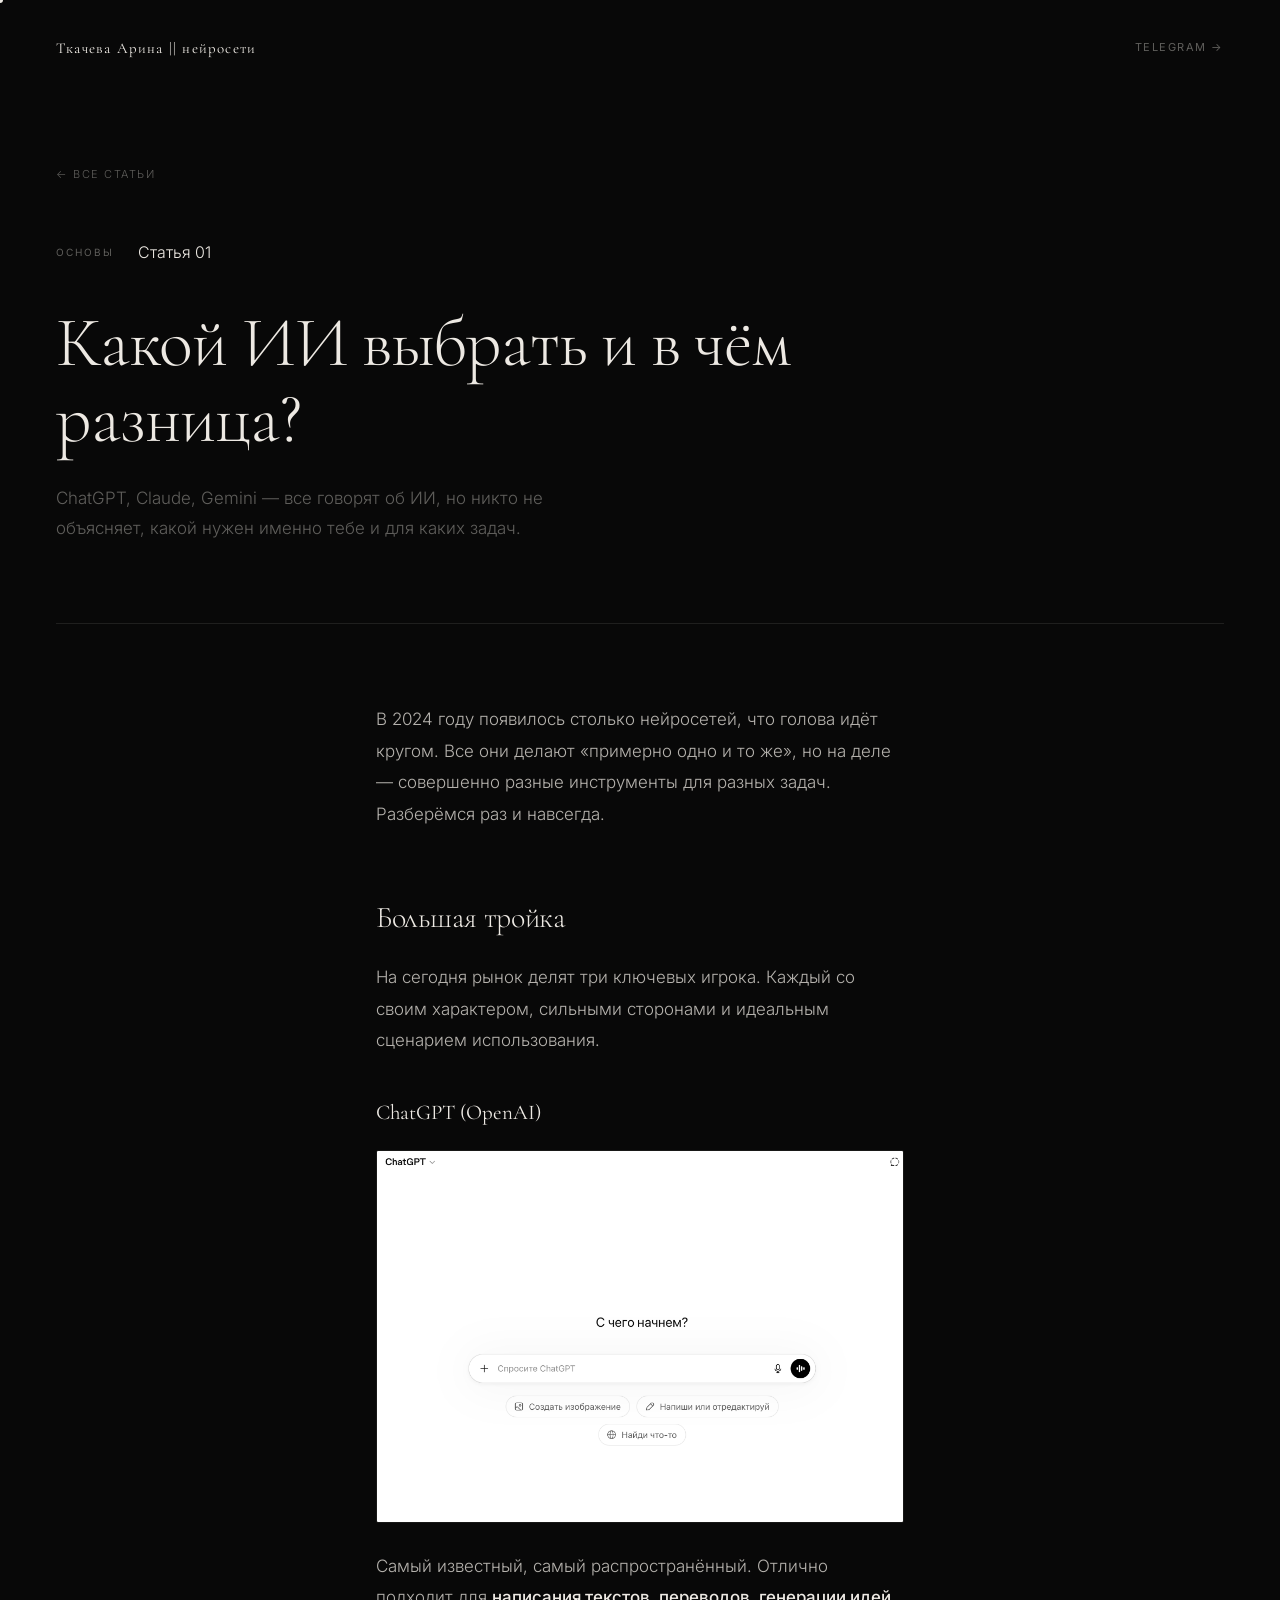
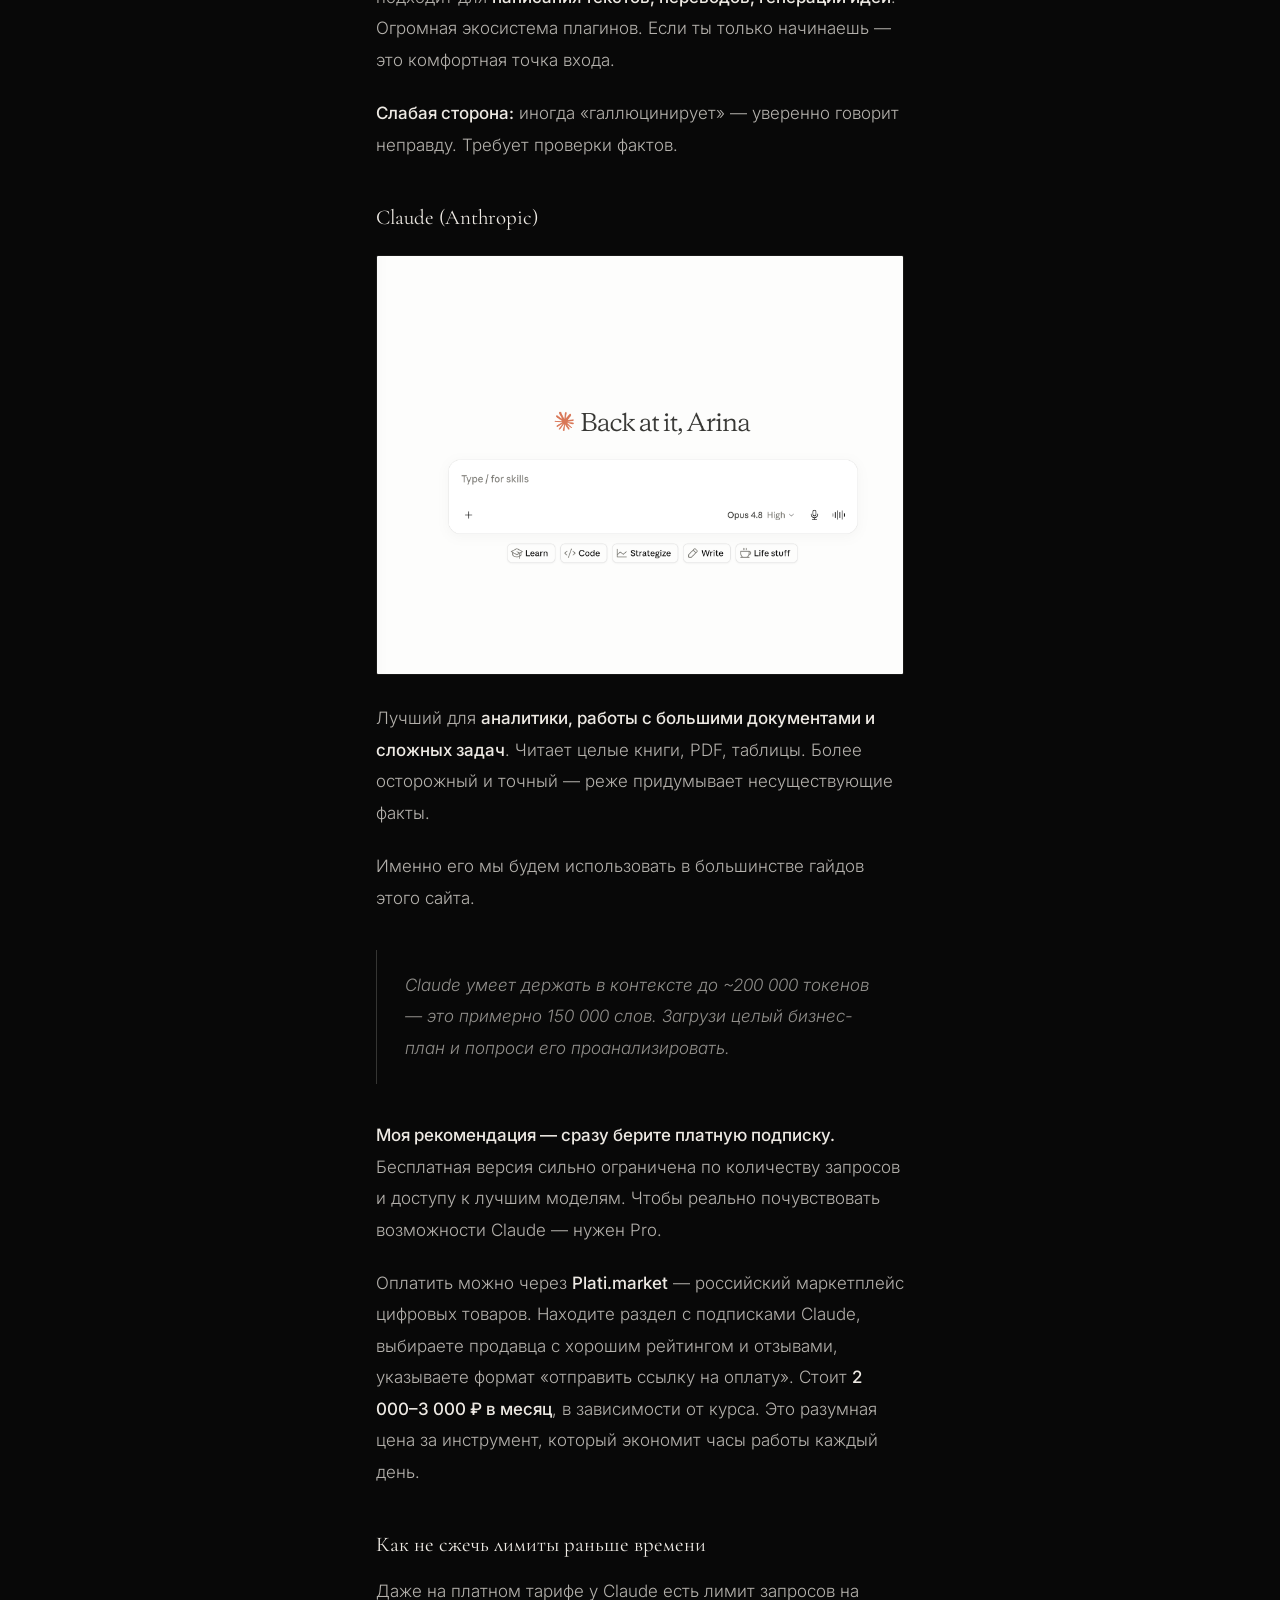
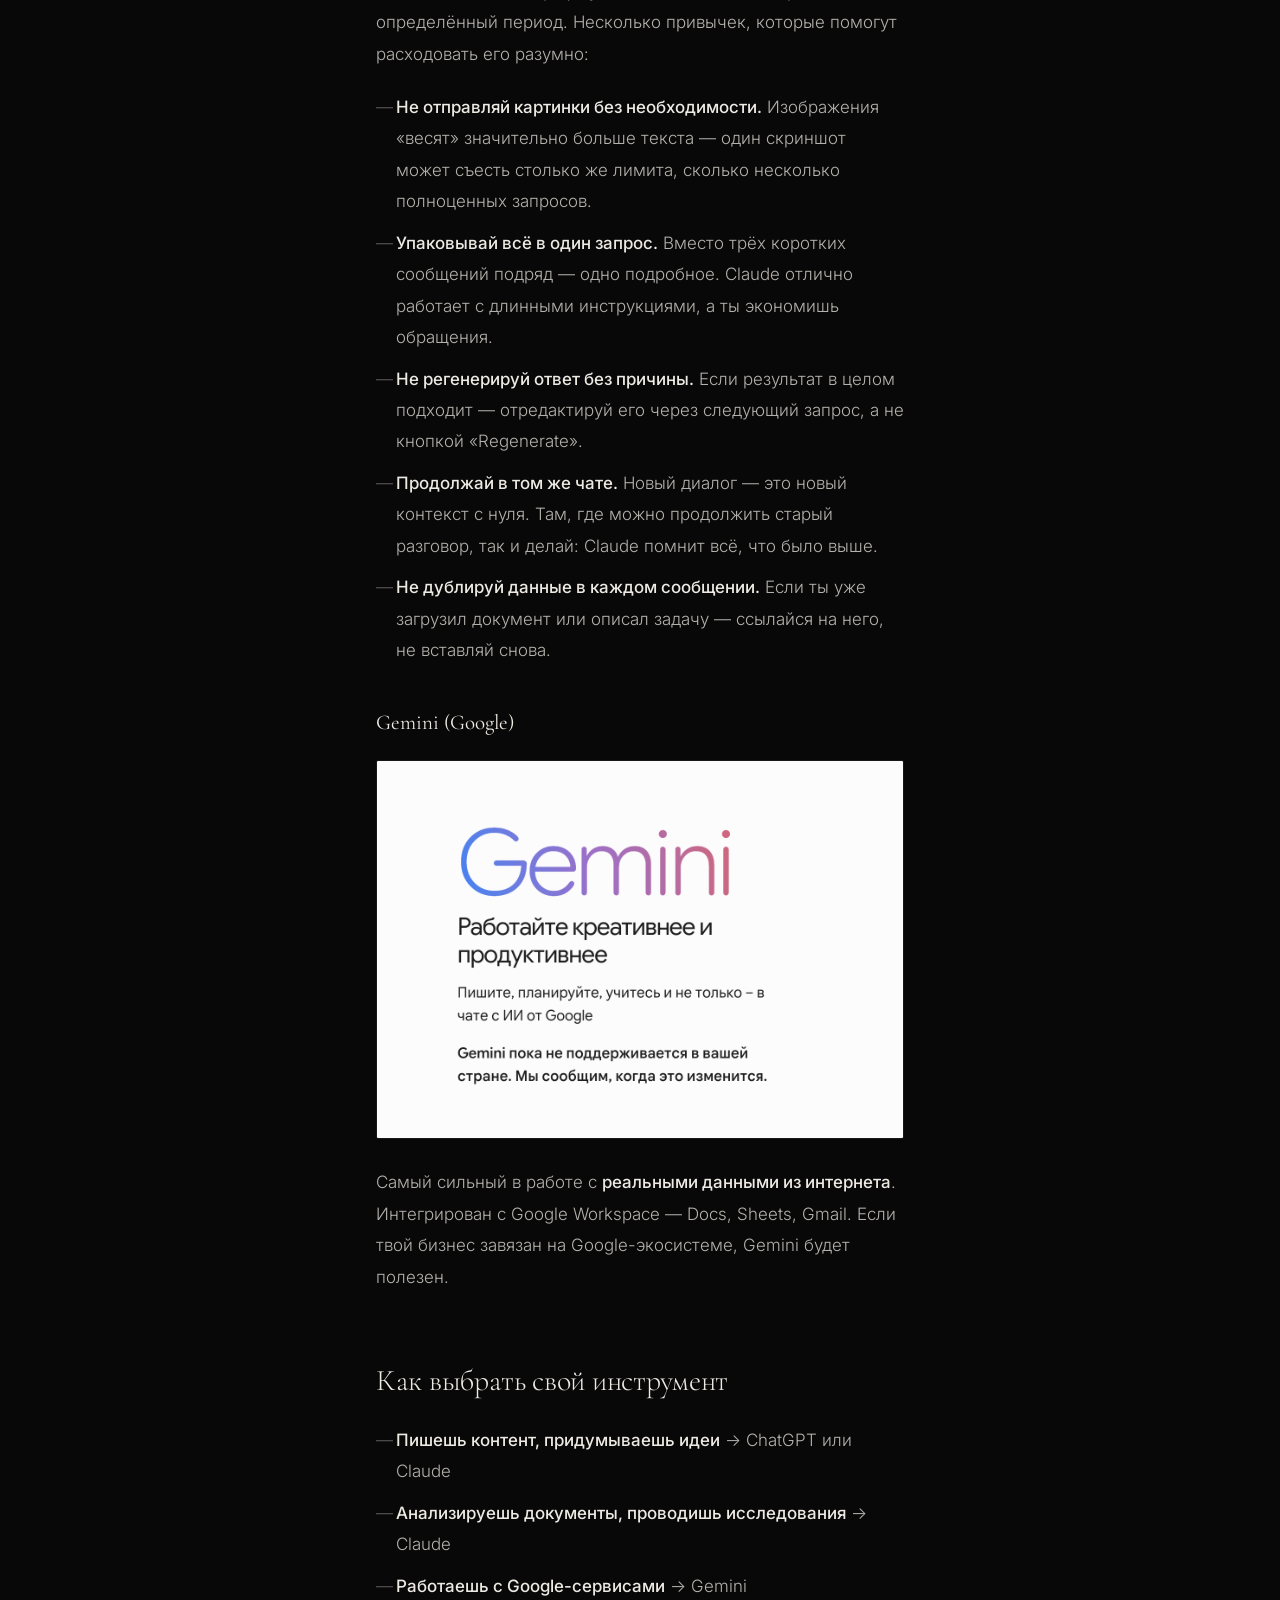
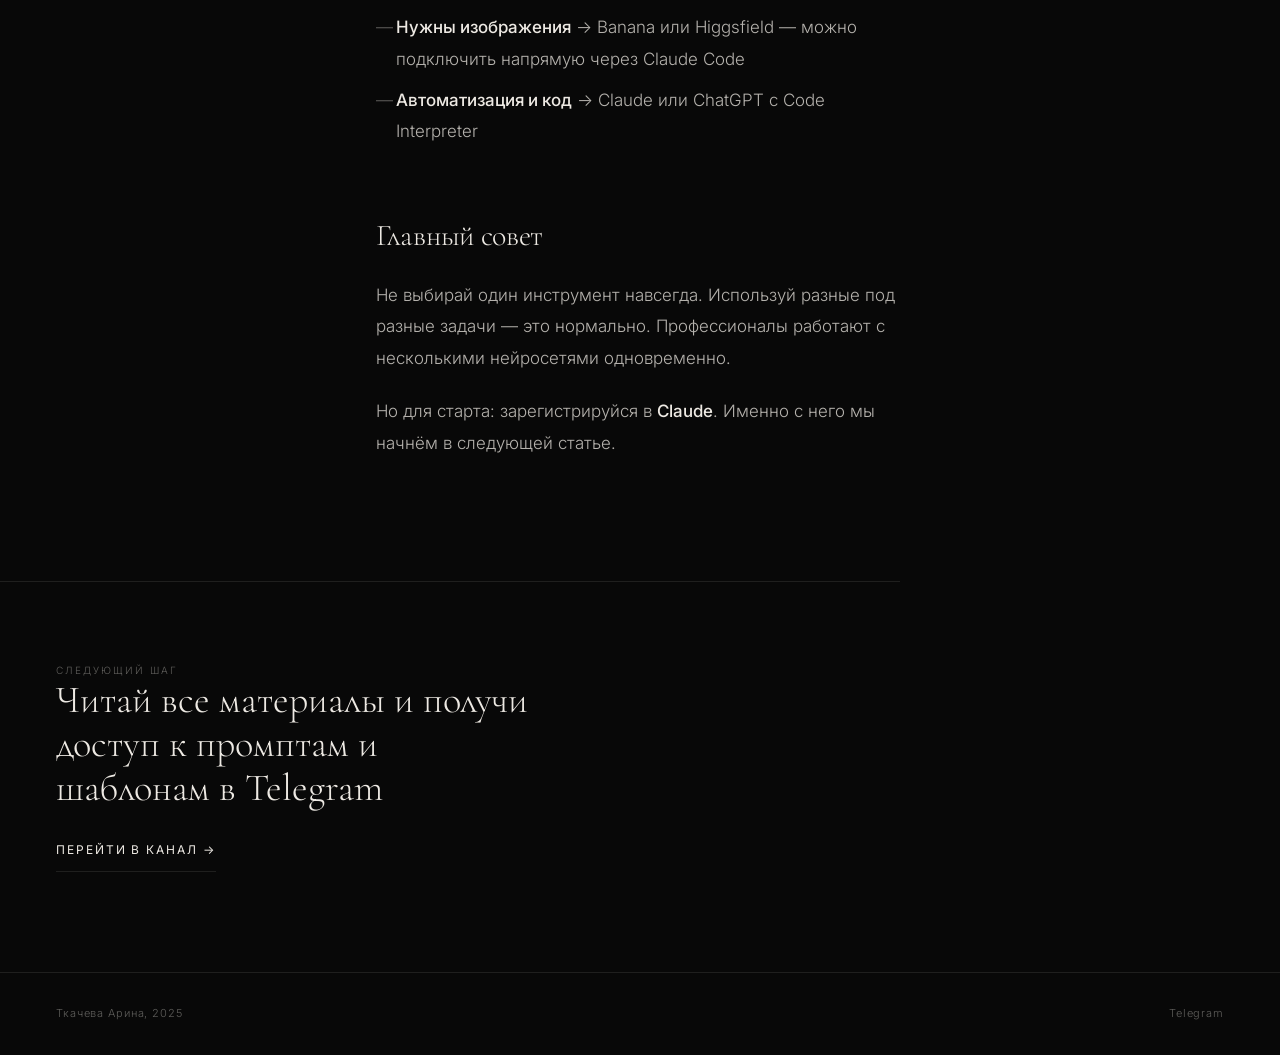
==== article1.html @ 3c872666 "Initial commit — Ткачева Арина, сайт про нейросети" ====
<!DOCTYPE html>
<html lang="ru">
<head>
  <meta charset="UTF-8" />
  <meta name="viewport" content="width=device-width, initial-scale=1.0" />
  <title>Какой ИИ выбрать? — Ткачева Арина</title>
  <link rel="preconnect" href="https://fonts.googleapis.com" />
  <link rel="preconnect" href="https://fonts.gstatic.com" crossorigin />
  <link href="https://fonts.googleapis.com/css2?family=Cormorant+Garamond:ital,wght@0,300;0,400;0,600;1,300;1,400&family=Inter:wght@300;400;500&display=swap" rel="stylesheet" />
  <link rel="stylesheet" href="styles.css" />
  <style>
    .ai-img {
      width: 100%;
      display: block;
      border-radius: 2px;
      border: 1px solid rgba(237,233,227,0.07);
      margin: 20px 0 28px;
    }
  </style>
</head>
<body>

  <div class="cursor" id="cursor"></div>

  <!-- NAV -->
  <nav class="nav">
    <a href="index.html" class="nav-logo">Ткачева Арина || нейросети</a>
    <a href="https://t.me/arnt_ai" target="_blank" class="btn-tg">Telegram →</a>
  </nav>

  <!-- ARTICLE HERO -->
  <div class="article-hero">
    <a href="index.html" class="back-link">← Все статьи</a>
    <div class="article-meta">
      <span class="article-tag">Основы</span>
      <span class="article-date">Статья 01</span>
    </div>
    <h1 class="article-title">Какой ИИ выбрать и в чём разница?</h1>
    <p class="article-subtitle">ChatGPT, Claude, Gemini — все говорят об ИИ, но никто не объясняет, какой нужен именно тебе и для каких задач.</p>
  </div>

  <div class="article-divider"></div>

  <!-- ARTICLE BODY -->
  <div class="article-body">

    <p>В 2024 году появилось столько нейросетей, что голова идёт кругом. Все они делают «примерно одно и то же», но на деле — совершенно разные инструменты для разных задач. Разберёмся раз и навсегда.</p>

    <h2>Большая тройка</h2>

    <p>На сегодня рынок делят три ключевых игрока. Каждый со своим характером, сильными сторонами и идеальным сценарием использования.</p>

    <h3>ChatGPT (OpenAI)</h3>
    <img src="gpt.png" alt="Интерфейс ChatGPT" class="ai-img" />
    <p>Самый известный, самый распространённый. Отлично подходит для <strong>написания текстов, переводов, генерации идей</strong>. Огромная экосистема плагинов. Если ты только начинаешь — это комфортная точка входа.</p>
    <p><strong>Слабая сторона:</strong> иногда «галлюцинирует» — уверенно говорит неправду. Требует проверки фактов.</p>

    <h3>Claude (Anthropic)</h3>
    <img src="claude.png" alt="Интерфейс Claude" class="ai-img" />
    <p>Лучший для <strong>аналитики, работы с большими документами и сложных задач</strong>. Читает целые книги, PDF, таблицы. Более осторожный и точный — реже придумывает несуществующие факты.</p>
    <p>Именно его мы будем использовать в большинстве гайдов этого сайта.</p>

    <div class="highlight">
      <p>Claude умеет держать в контексте до ~200 000 токенов — это примерно 150 000 слов. Загрузи целый бизнес-план и попроси его проанализировать.</p>
    </div>

    <p><strong>Моя рекомендация — сразу берите платную подписку.</strong> Бесплатная версия сильно ограничена по количеству запросов и доступу к лучшим моделям. Чтобы реально почувствовать возможности Claude — нужен Pro.</p>

    <p>Оплатить можно через <strong>Plati.market</strong> — российский маркетплейс цифровых товаров. Находите раздел с подписками Claude, выбираете продавца с хорошим рейтингом и отзывами, указываете формат «отправить ссылку на оплату». Стоит <strong>2 000–3 000 ₽ в месяц</strong>, в зависимости от курса. Это разумная цена за инструмент, который экономит часы работы каждый день.</p>

    <h3>Как не сжечь лимиты раньше времени</h3>

    <p>Даже на платном тарифе у Claude есть лимит запросов на определённый период. Несколько привычек, которые помогут расходовать его разумно:</p>

    <ul>
      <li><strong>Не отправляй картинки без необходимости.</strong> Изображения «весят» значительно больше текста — один скриншот может съесть столько же лимита, сколько несколько полноценных запросов.</li>
      <li><strong>Упаковывай всё в один запрос.</strong> Вместо трёх коротких сообщений подряд — одно подробное. Claude отлично работает с длинными инструкциями, а ты экономишь обращения.</li>
      <li><strong>Не регенерируй ответ без причины.</strong> Если результат в целом подходит — отредактируй его через следующий запрос, а не кнопкой «Regenerate».</li>
      <li><strong>Продолжай в том же чате.</strong> Новый диалог — это новый контекст с нуля. Там, где можно продолжить старый разговор, так и делай: Claude помнит всё, что было выше.</li>
      <li><strong>Не дублируй данные в каждом сообщении.</strong> Если ты уже загрузил документ или описал задачу — ссылайся на него, не вставляй снова.</li>
    </ul>

    <h3>Gemini (Google)</h3>
    <img src="gemini.png" alt="Интерфейс Gemini" class="ai-img" />
    <p>Самый сильный в работе с <strong>реальными данными из интернета</strong>. Интегрирован с Google Workspace — Docs, Sheets, Gmail. Если твой бизнес завязан на Google-экосистеме, Gemini будет полезен.</p>

    <h2>Как выбрать свой инструмент</h2>

    <ul>
      <li><strong>Пишешь контент, придумываешь идеи</strong> → ChatGPT или Claude</li>
      <li><strong>Анализируешь документы, проводишь исследования</strong> → Claude</li>
      <li><strong>Работаешь с Google-сервисами</strong> → Gemini</li>
      <li><strong>Нужны изображения</strong> → Banana или Higgsfield — можно подключить напрямую через Claude Code</li>
      <li><strong>Автоматизация и код</strong> → Claude или ChatGPT с Code Interpreter</li>
    </ul>

    <h2>Главный совет</h2>

    <p>Не выбирай один инструмент навсегда. Используй разные под разные задачи — это нормально. Профессионалы работают с несколькими нейросетями одновременно.</p>

    <p>Но для старта: зарегистрируйся в <strong>Claude</strong>. Именно с него мы начнём в следующей статье.</p>

  </div>

  <!-- ARTICLE CTA -->
  <div class="article-cta">
    <div class="article-cta-box">
      <p>Следующий шаг</p>
      <h3>Читай все материалы и получи доступ к промптам и шаблонам в Telegram</h3>
      <br />
      <a href="https://t.me/arnt_ai" target="_blank" class="btn-primary">Перейти в канал →</a>
    </div>
  </div>

  <!-- FOOTER -->
  <footer class="footer">
    <span>Ткачева Арина, 2025</span>
    <a href="https://t.me/arnt_ai" target="_blank">Telegram</a>
  </footer>

  <script>
    const cursor = document.getElementById('cursor');
    document.addEventListener('mousemove', e => {
      cursor.style.left = e.clientX + 'px';
      cursor.style.top = e.clientY + 'px';
    });
    document.querySelectorAll('a, button').forEach(el => {
      el.addEventListener('mouseenter', () => cursor.classList.add('hover'));
      el.addEventListener('mouseleave', () => cursor.classList.remove('hover'));
    });
  </script>

</body>
</html>
---- styles.css ----
/* ─── RESET & BASE ─────────────────────────────────────────── */
*, *::before, *::after { box-sizing: border-box; margin: 0; padding: 0; }

:root {
  --bg: #080808;
  --text: #ede9e3;
  --muted: rgba(237,233,227,0.38);
  --line: rgba(237,233,227,0.1);
  --serif: 'Cormorant Garamond', Georgia, serif;
  --sans: 'Inter', system-ui, sans-serif;
}

html { scroll-behavior: smooth; }

body {
  background: var(--bg);
  color: var(--text);
  font-family: var(--sans);
  font-weight: 300;
  font-size: 16px;
  line-height: 1.6;
  -webkit-font-smoothing: antialiased;
  cursor: none;
}

a { text-decoration: none; color: inherit; }

/* ─── CUSTOM CURSOR ────────────────────────────────────────── */
.cursor {
  position: fixed;
  width: 6px;
  height: 6px;
  background: var(--text);
  border-radius: 50%;
  pointer-events: none;
  z-index: 9999;
  transform: translate(-50%, -50%);
  transition: transform 0.1s, width 0.25s, height 0.25s, opacity 0.25s;
}

.cursor.hover {
  width: 40px;
  height: 40px;
  background: transparent;
  border: 1px solid rgba(237,233,227,0.4);
}

/* ─── NAV ──────────────────────────────────────────────────── */
.nav {
  position: fixed;
  top: 0; left: 0; right: 0;
  z-index: 100;
  display: flex;
  align-items: center;
  justify-content: space-between;
  padding: 36px 56px;
  mix-blend-mode: normal;
}

.nav-logo {
  font-family: var(--serif);
  font-size: 15px;
  font-weight: 400;
  letter-spacing: 0.08em;
  color: var(--text);
  transition: opacity 0.3s;
}
.nav-logo:hover { opacity: 0.5; }

.btn-tg {
  font-size: 11px;
  font-weight: 400;
  letter-spacing: 0.14em;
  text-transform: uppercase;
  color: var(--muted);
  transition: color 0.3s;
}
.btn-tg:hover { color: var(--text); }

/* ─── HERO ─────────────────────────────────────────────────── */
.hero {
  position: relative;
  height: 100vh;
  display: grid;
  grid-template-columns: 1fr 1fr;
  overflow: hidden;
}

.hero-left {
  display: flex;
  flex-direction: column;
  justify-content: center;
  padding: 140px 56px 56px;
  position: relative;
  z-index: 2;
}

.hero-tag {
  font-size: 10px;
  font-weight: 400;
  letter-spacing: 0.2em;
  text-transform: uppercase;
  color: var(--muted);
  margin-bottom: 28px;
}

.hero-title {
  font-family: var(--serif);
  font-size: clamp(48px, 5.5vw, 80px);
  font-weight: 300;
  line-height: 1.05;
  letter-spacing: -0.01em;
  margin-bottom: 32px;
}

.hero-title em {
  font-style: italic;
  font-weight: 300;
}

.hero-sub {
  font-size: 14px;
  font-weight: 300;
  color: var(--muted);
  line-height: 1.8;
  max-width: 340px;
}

.hero-right {
  position: relative;
  overflow: hidden;
}

.hero-right::before {
  content: '';
  position: absolute;
  inset: 0;
  background: linear-gradient(to right, var(--bg) 0%, transparent 30%),
              linear-gradient(to top, var(--bg) 0%, transparent 15%);
  z-index: 1;
}

.hero-right img {
  width: 100%;
  height: 100%;
  object-fit: cover;
  object-position: center top;
  filter: grayscale(100%) brightness(0.52) contrast(1.1);
  display: block;
}

.hero-scroll {
  position: absolute;
  bottom: 72px;
  right: 56px;
  font-size: 11px;
  letter-spacing: 0.16em;
  text-transform: uppercase;
  color: var(--muted);
  z-index: 2;
  writing-mode: vertical-rl;
  animation: fade 3s ease-in-out infinite;
}

@keyframes fade {
  0%, 100% { opacity: 0.4; }
  50% { opacity: 1; }
}

/* ─── ARTICLES ─────────────────────────────────────────────── */
.articles {
  padding: 120px 56px;
  max-width: 1100px;
}

.section-label {
  font-size: 10px;
  font-weight: 400;
  letter-spacing: 0.22em;
  text-transform: uppercase;
  color: var(--muted);
  margin-bottom: 64px;
}

.articles-list {
  border-top: 1px solid var(--line);
}

.article-item {
  display: grid;
  grid-template-columns: 56px 1fr auto;
  align-items: center;
  gap: 40px;
  padding: 36px 0;
  border-bottom: 1px solid var(--line);
  transition: all 0.35s;
  position: relative;
  overflow: hidden;
}

.article-item::before {
  content: '';
  position: absolute;
  left: 0; top: 0; bottom: 0;
  width: 0;
  background: rgba(237,233,227,0.03);
  transition: width 0.4s ease;
}

.article-item:hover::before { width: 100%; }

.article-item:hover .item-num { opacity: 1; }
.article-item:hover .item-title { letter-spacing: 0.005em; }
.article-item:hover .item-arrow { opacity: 1; transform: translateX(0); }

.item-num {
  font-family: var(--serif);
  font-size: 13px;
  font-weight: 400;
  color: var(--muted);
  opacity: 0.6;
  transition: opacity 0.3s;
  position: relative;
  z-index: 1;
}

.item-content {
  position: relative;
  z-index: 1;
}

.item-tag {
  font-size: 9px;
  font-weight: 500;
  letter-spacing: 0.2em;
  text-transform: uppercase;
  color: var(--muted);
  margin-bottom: 8px;
  display: block;
}

.item-title {
  font-family: var(--serif);
  font-size: clamp(20px, 2.2vw, 28px);
  font-weight: 300;
  line-height: 1.2;
  letter-spacing: -0.005em;
  color: var(--text);
  transition: letter-spacing 0.35s;
}

.item-arrow {
  font-size: 18px;
  color: var(--muted);
  opacity: 0;
  transform: translateX(-8px);
  transition: all 0.35s;
  position: relative;
  z-index: 1;
  white-space: nowrap;
}

/* ─── CTA ──────────────────────────────────────────────────── */
.cta {
  padding: 120px 56px;
  border-top: 1px solid var(--line);
  display: grid;
  grid-template-columns: 1fr 1fr;
  align-items: end;
  gap: 80px;
}

.cta-left {
  font-family: var(--serif);
  font-size: clamp(36px, 4vw, 56px);
  font-weight: 300;
  line-height: 1.1;
  letter-spacing: -0.01em;
}

.cta-left em { font-style: italic; }

.cta-right {
  display: flex;
  flex-direction: column;
  gap: 24px;
}

.cta-desc {
  font-size: 14px;
  font-weight: 300;
  color: var(--muted);
  line-height: 1.8;
  max-width: 320px;
}

.btn-primary {
  display: inline-flex;
  align-items: center;
  gap: 12px;
  font-size: 12px;
  font-weight: 400;
  letter-spacing: 0.16em;
  text-transform: uppercase;
  color: var(--text);
  padding-bottom: 12px;
  border-bottom: 1px solid var(--line);
  transition: border-color 0.3s, gap 0.3s;
  width: fit-content;
}

.btn-primary:hover {
  border-color: rgba(237,233,227,0.5);
  gap: 20px;
}

/* ─── FOOTER ───────────────────────────────────────────────── */
.footer {
  display: flex;
  justify-content: space-between;
  align-items: center;
  padding: 32px 56px;
  border-top: 1px solid var(--line);
  font-size: 11px;
  letter-spacing: 0.08em;
  color: var(--muted);
}

.footer a { transition: color 0.3s; }
.footer a:hover { color: var(--text); }

/* ─── ARTICLE PAGE ─────────────────────────────────────────── */
.article-hero {
  padding: 160px 56px 80px;
  max-width: 900px;
}

.article-meta {
  display: flex;
  align-items: center;
  gap: 24px;
  margin-bottom: 40px;
}

.article-tag {
  font-size: 10px;
  font-weight: 400;
  letter-spacing: 0.2em;
  text-transform: uppercase;
  color: var(--muted);
}

.article-num {
  font-size: 10px;
  letter-spacing: 0.1em;
  color: var(--muted);
}

.article-meta-sep {
  width: 24px;
  height: 1px;
  background: var(--line);
}

.article-title {
  font-family: var(--serif);
  font-size: clamp(40px, 5.5vw, 72px);
  font-weight: 300;
  line-height: 1.07;
  letter-spacing: -0.015em;
  margin-bottom: 28px;
}

.article-subtitle {
  font-size: 17px;
  font-weight: 300;
  color: var(--muted);
  line-height: 1.75;
  max-width: 560px;
}

.article-divider {
  height: 1px;
  background: var(--line);
  margin: 0 56px;
}

.article-body {
  max-width: 640px;
  margin: 0 auto;
  padding: 80px 56px 100px;
}

.article-body h2 {
  font-family: var(--serif);
  font-size: 30px;
  font-weight: 300;
  letter-spacing: -0.01em;
  margin: 64px 0 20px;
  color: var(--text);
}

.article-body h3 {
  font-family: var(--serif);
  font-size: 21px;
  font-weight: 400;
  margin: 40px 0 14px;
  color: var(--text);
}

.article-body p {
  font-size: 17px;
  font-weight: 300;
  line-height: 1.85;
  color: rgba(237,233,227,0.75);
  margin-bottom: 22px;
}

.article-body ul, .article-body ol {
  padding-left: 0;
  margin-bottom: 22px;
  list-style: none;
}

.article-body li {
  font-size: 17px;
  font-weight: 300;
  line-height: 1.85;
  color: rgba(237,233,227,0.75);
  margin-bottom: 10px;
  padding-left: 20px;
  position: relative;
}

.article-body li::before {
  content: '—';
  position: absolute;
  left: 0;
  color: var(--muted);
}

.article-body strong {
  font-weight: 500;
  color: var(--text);
}

.article-body .highlight {
  border-left: 1px solid rgba(237,233,227,0.2);
  padding: 20px 28px;
  margin: 36px 0;
}

.article-body .highlight p {
  margin: 0;
  font-style: italic;
  color: rgba(237,233,227,0.6);
}

/* ─── BACK LINK ────────────────────────────────────────────── */
.back-link {
  display: inline-flex;
  align-items: center;
  gap: 8px;
  font-size: 11px;
  letter-spacing: 0.14em;
  text-transform: uppercase;
  color: var(--muted);
  margin-bottom: 56px;
  transition: color 0.3s, gap 0.3s;
}
.back-link:hover { color: var(--text); gap: 14px; }

/* ─── ARTICLE CTA ──────────────────────────────────────────── */
.article-cta {
  border-top: 1px solid var(--line);
  padding: 80px 56px 100px;
  display: flex;
  flex-direction: column;
  gap: 32px;
  max-width: 900px;
}

.article-cta p {
  font-size: 10px;
  letter-spacing: 0.2em;
  text-transform: uppercase;
  color: var(--muted);
}

.article-cta h3 {
  font-family: var(--serif);
  font-size: clamp(28px, 3vw, 42px);
  font-weight: 300;
  line-height: 1.15;
  max-width: 480px;
}

/* ─── CURSOR SCRIPT ────────────────────────────────────────── */

/* ─── RESPONSIVE ───────────────────────────────────────────── */
@media (max-width: 768px) {

  /* Cursor */
  body { cursor: auto; }
  .cursor { display: none; }

  /* Nav */
  .nav {
    padding: 28px 24px;
  }
  .nav-logo { font-size: 14px; }
  .btn-tg { font-size: 10px; letter-spacing: 0.12em; }

  /* Hero — фото на весь экран, текст поверх */
  .hero {
    grid-template-columns: 1fr;
    height: 100svh;
    min-height: 600px;
    position: relative;
  }

  .hero-right {
    position: absolute;
    inset: 0;
    width: 100%;
    z-index: 0;
  }

  .hero-right::before {
    background: linear-gradient(to top, var(--bg) 0%, rgba(8,8,8,0.7) 50%, rgba(8,8,8,0.3) 100%);
  }

  .hero-right img {
    filter: grayscale(100%) brightness(0.45) contrast(1.1);
  }

  .hero-left {
    position: relative;
    z-index: 2;
    justify-content: flex-end;
    padding: 0 24px 56px;
  }

  .hero-tag { font-size: 9px; margin-bottom: 20px; }

  .hero-title {
    font-size: clamp(38px, 10vw, 56px);
    margin-bottom: 20px;
  }

  .hero-sub {
    font-size: 14px;
    max-width: 100%;
  }

  .hero-scroll { display: none; }

  /* Articles */
  .articles {
    padding: 64px 24px 80px;
  }

  .section-label { margin-bottom: 40px; }

  .article-item {
    grid-template-columns: 32px 1fr 20px;
    gap: 16px;
    padding: 24px 0;
  }

  .item-num { font-size: 12px; }

  .item-title {
    font-size: clamp(17px, 4.5vw, 22px);
  }

  .item-arrow {
    opacity: 0.35;
    transform: none;
    font-size: 14px;
  }

  /* CTA */
  .cta {
    padding: 72px 24px 80px;
    grid-template-columns: 1fr;
    gap: 36px;
    align-items: start;
  }

  .cta-left {
    font-size: clamp(30px, 8vw, 42px);
  }

  .cta-desc { max-width: 100%; }

  /* Footer */
  .footer {
    padding: 24px 24px;
    font-size: 10px;
  }

  /* Article page */
  .article-hero {
    padding: 110px 24px 52px;
    max-width: 100%;
  }

  .article-meta { margin-bottom: 28px; gap: 16px; }

  .article-title {
    font-size: clamp(32px, 9vw, 52px);
    margin-bottom: 20px;
  }

  .article-subtitle {
    font-size: 15px;
    max-width: 100%;
  }

  .article-divider { margin: 0 24px; }

  .article-body {
    padding: 52px 24px 72px;
    max-width: 100%;
  }

  .article-body h2 {
    font-size: 26px;
    margin: 48px 0 16px;
  }

  .article-body h3 { font-size: 19px; }

  .article-body p,
  .article-body li {
    font-size: 16px;
    line-height: 1.8;
  }

  .article-body .highlight {
    padding: 16px 20px;
    margin: 28px 0;
  }

  .back-link { margin-bottom: 36px; }

  .article-cta {
    padding: 52px 24px 72px;
    max-width: 100%;
    gap: 24px;
  }

  .article-cta h3 {
    font-size: clamp(24px, 7vw, 36px);
    max-width: 100%;
  }
}
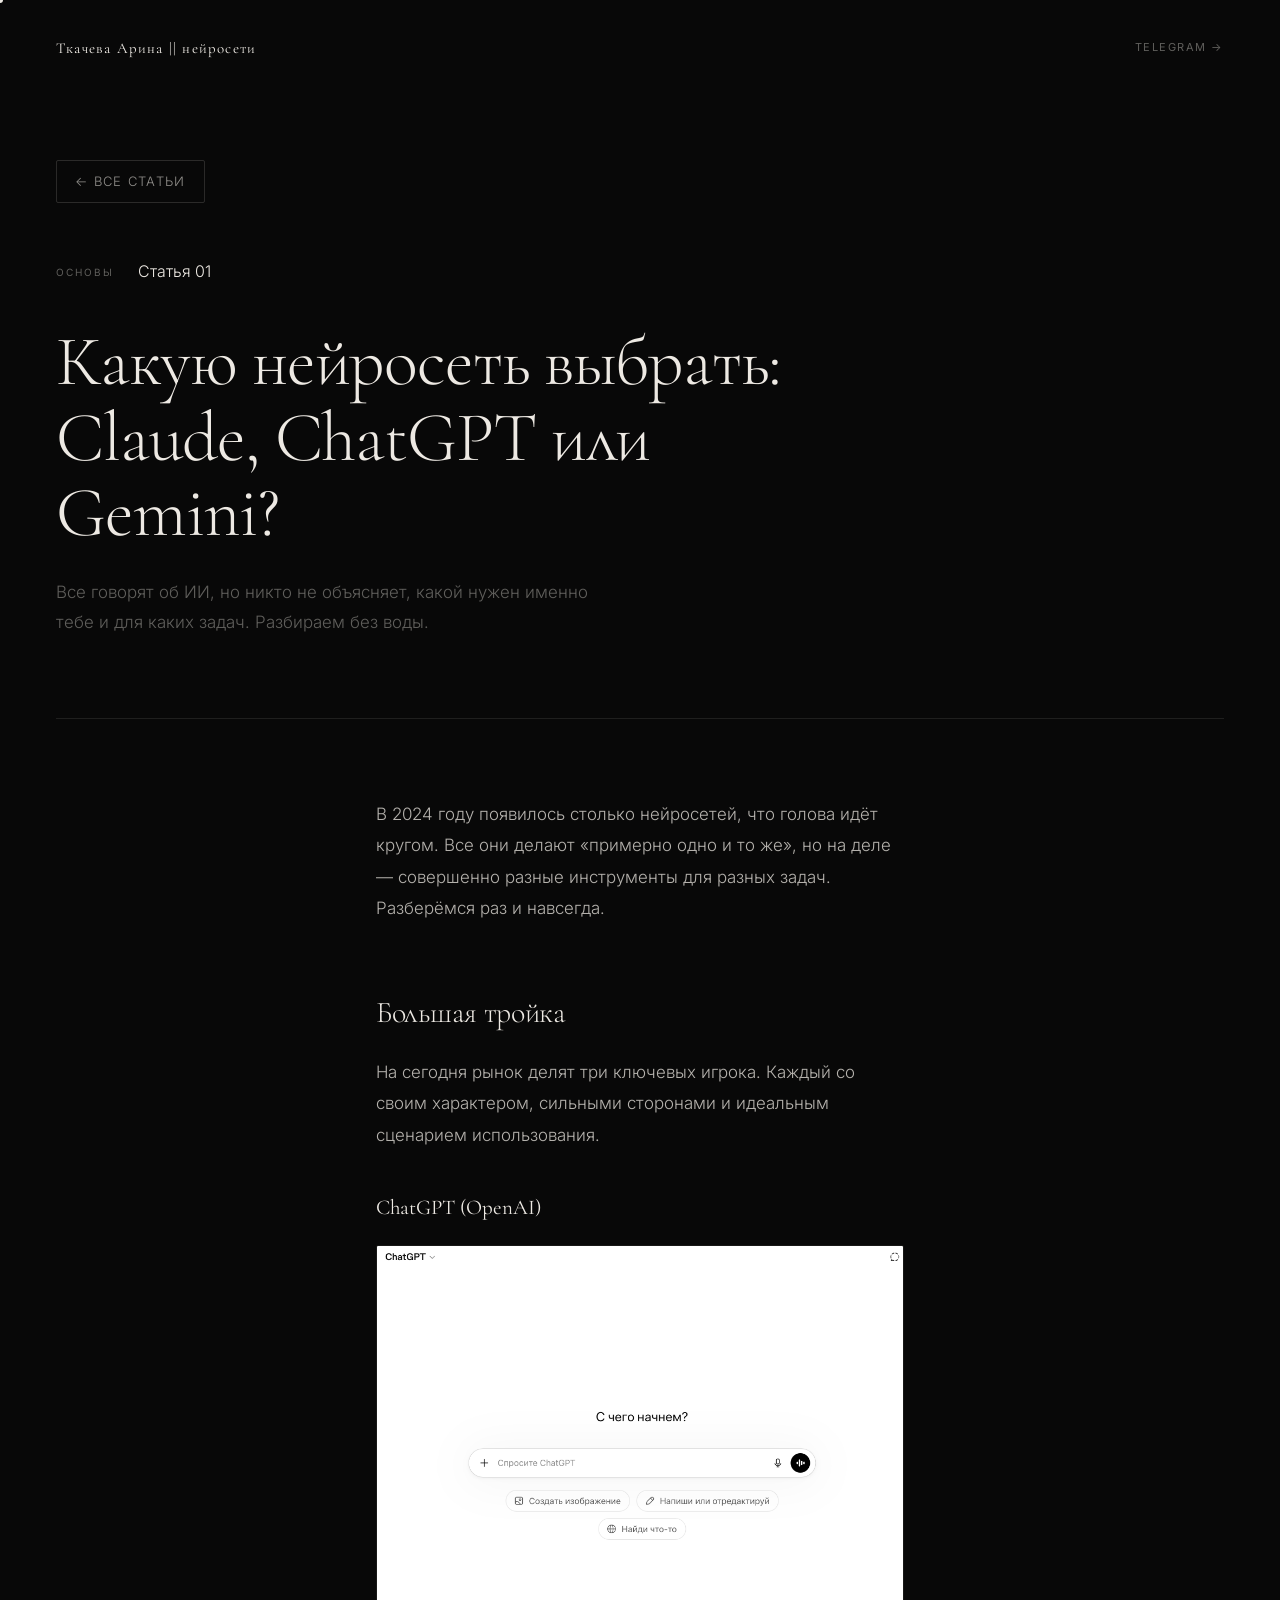
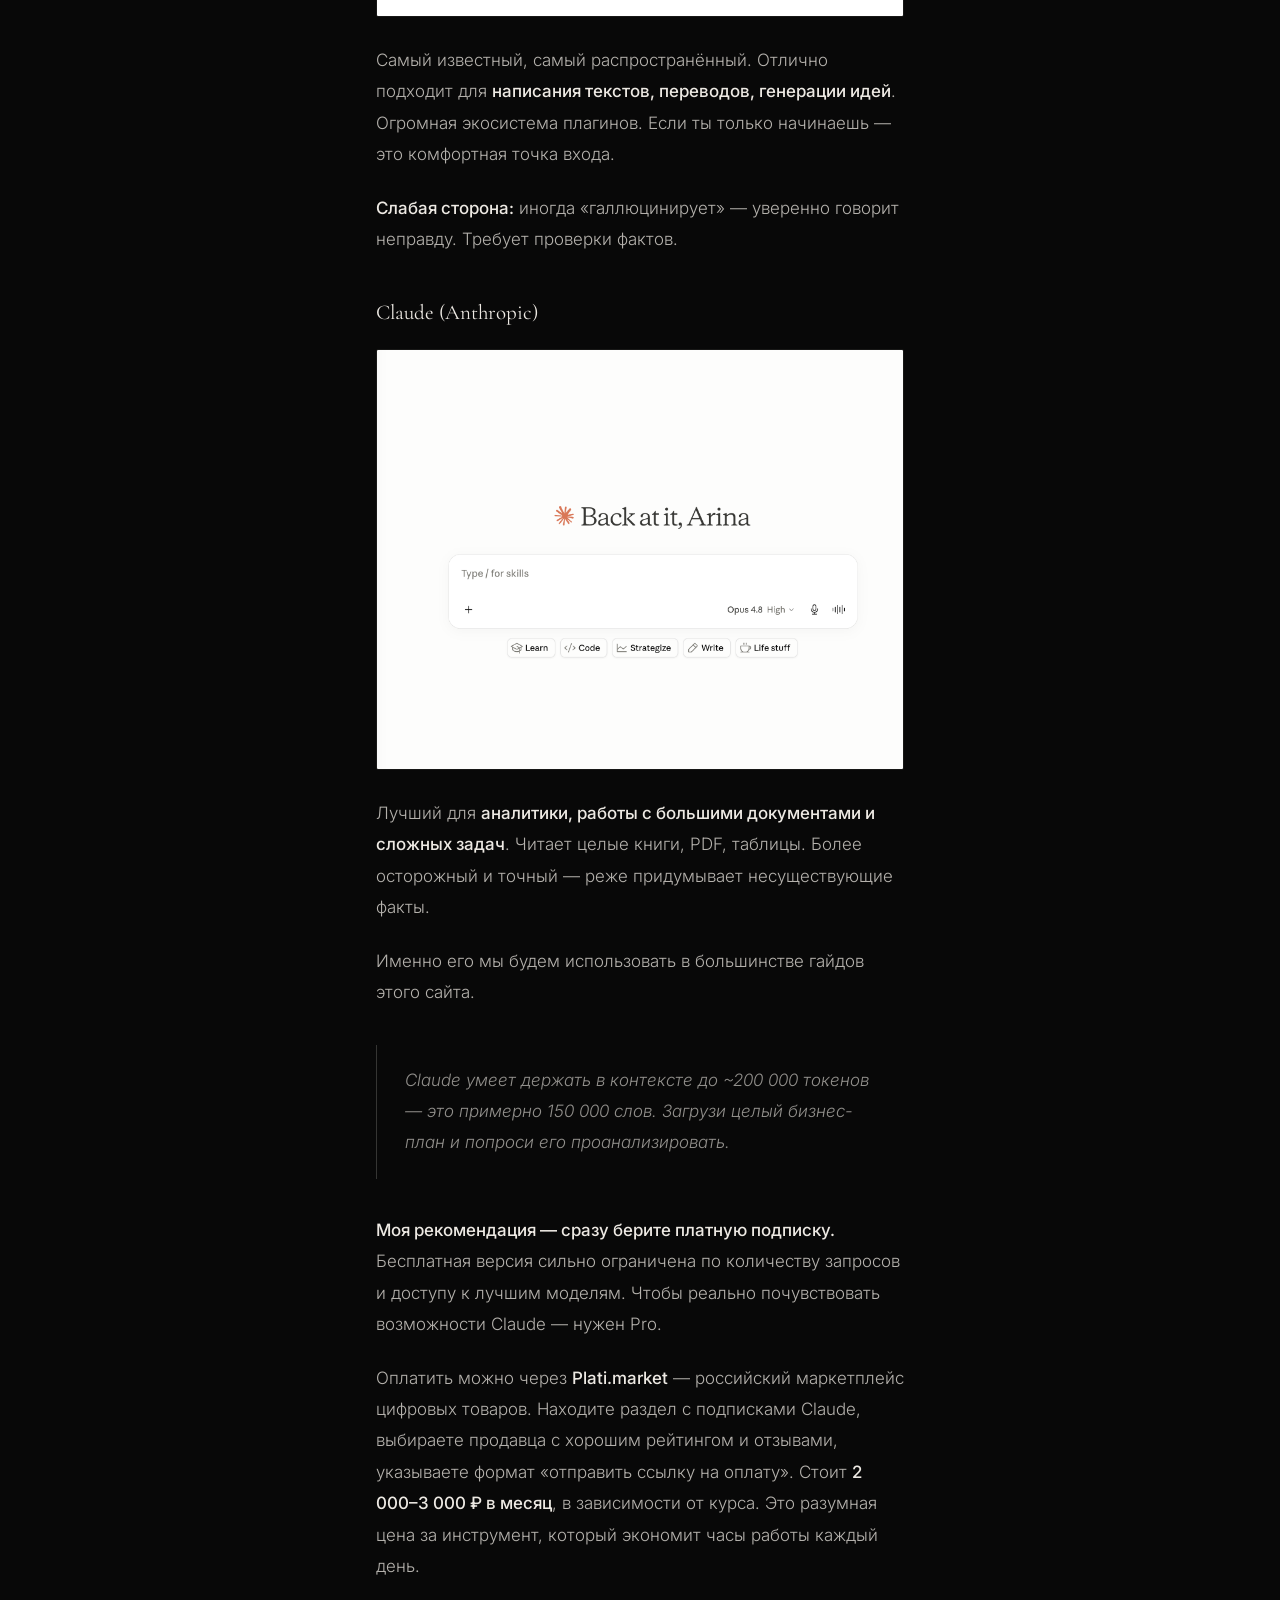
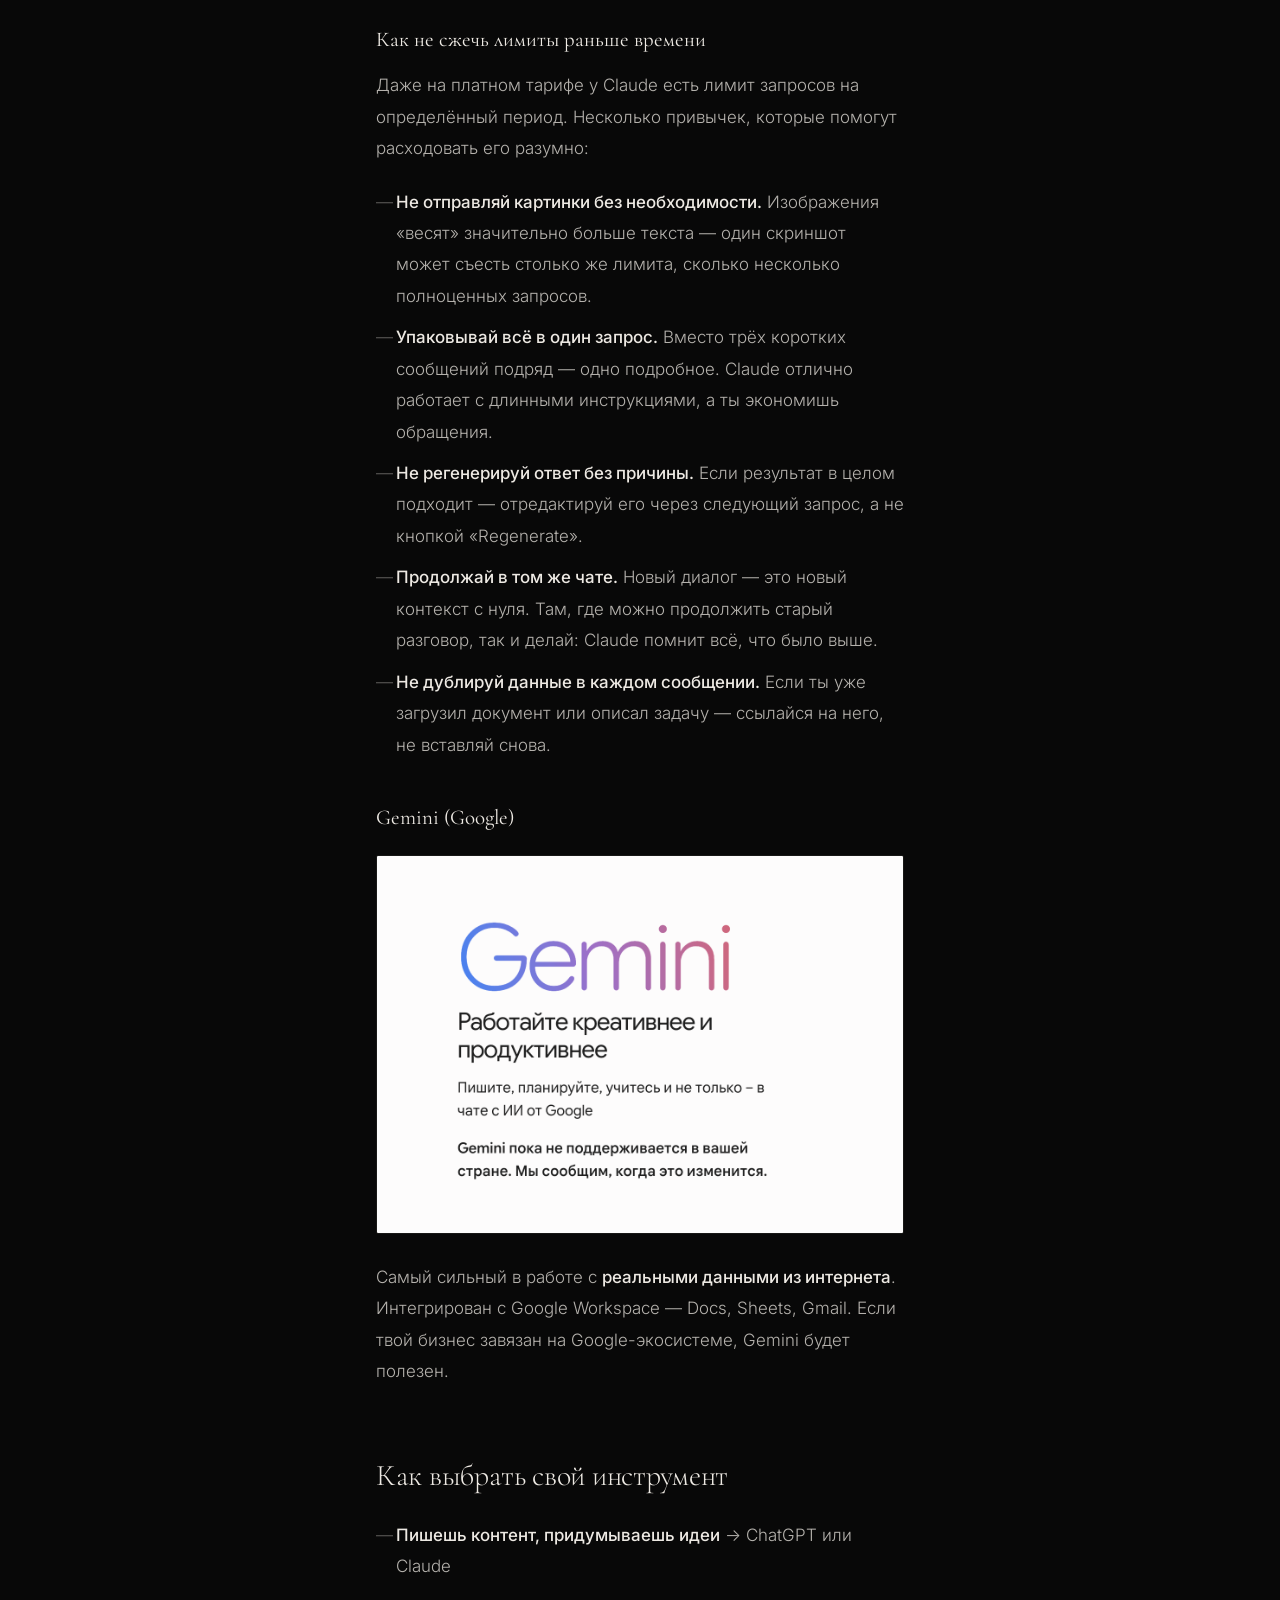
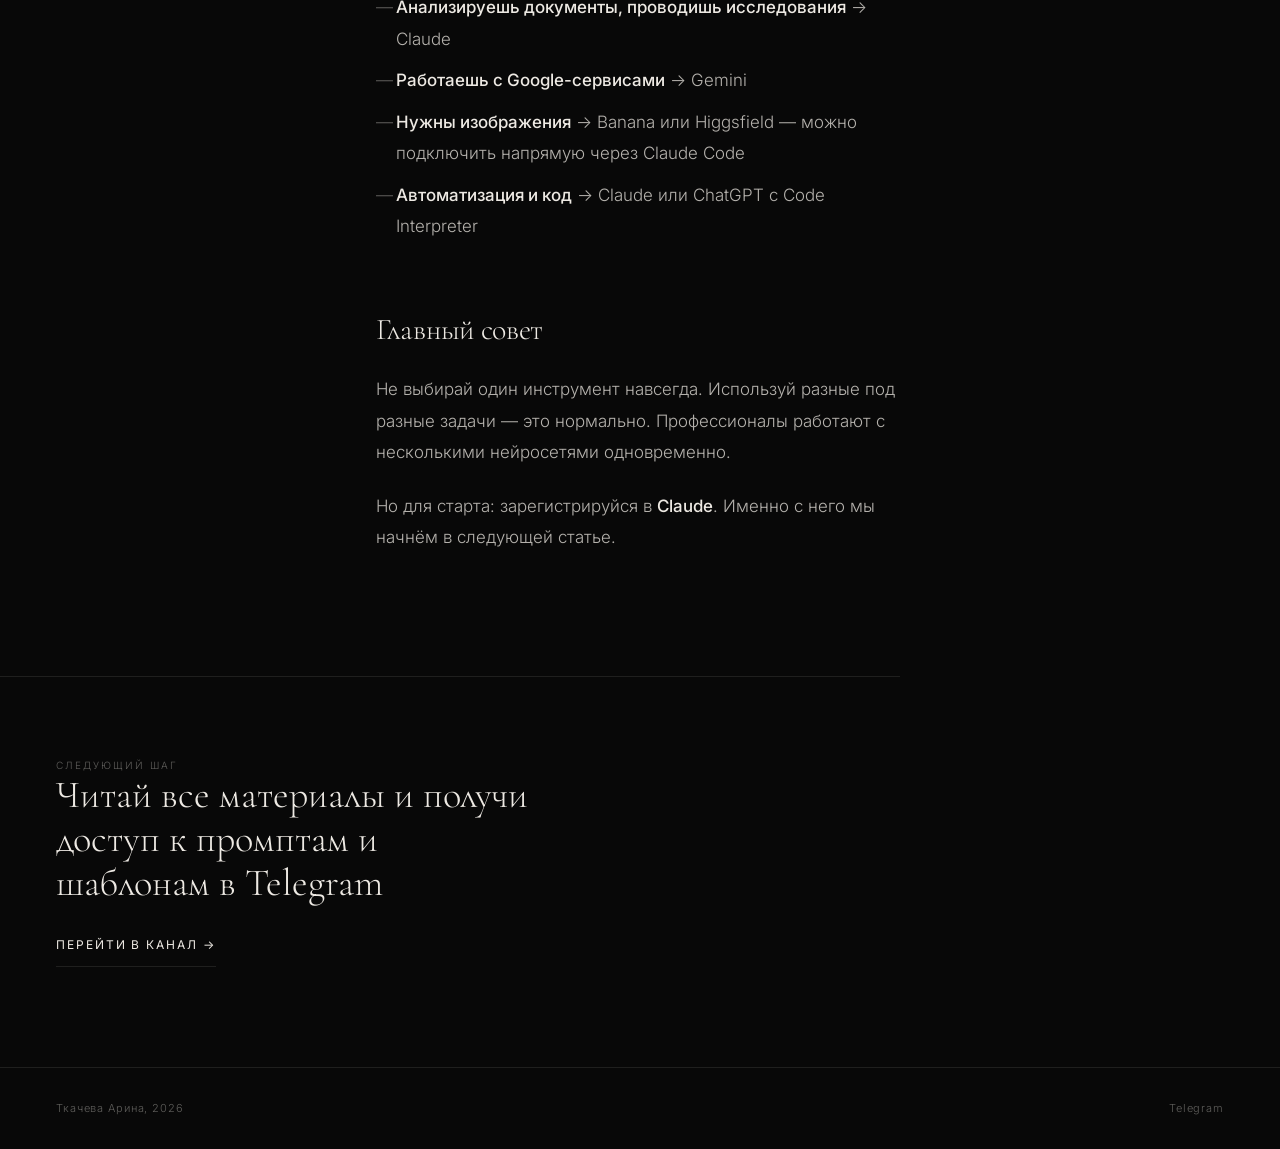
==== commit 4a102e33: "UX: скорость, навигация, заголовки, выделение текста, подвал 2026" ====
--- a/article1.html
+++ b/article1.html
@@ -3,7 +3,7 @@
 <head>
   <meta charset="UTF-8" />
   <meta name="viewport" content="width=device-width, initial-scale=1.0" />
-  <title>Какой ИИ выбрать? — Ткачева Арина</title>
+  <title>Какую нейросеть выбрать: Claude, ChatGPT или Gemini? — Ткачева Арина</title>
   <link rel="preconnect" href="https://fonts.googleapis.com" />
   <link rel="preconnect" href="https://fonts.gstatic.com" crossorigin />
   <link href="https://fonts.googleapis.com/css2?family=Cormorant+Garamond:ital,wght@0,300;0,400;0,600;1,300;1,400&family=Inter:wght@300;400;500&display=swap" rel="stylesheet" />
@@ -30,13 +30,13 @@
 
   <!-- ARTICLE HERO -->
   <div class="article-hero">
-    <a href="index.html" class="back-link">← Все статьи</a>
+    <a href="index.html#articles" class="back-link">← Все статьи</a>
     <div class="article-meta">
       <span class="article-tag">Основы</span>
       <span class="article-date">Статья 01</span>
     </div>
-    <h1 class="article-title">Какой ИИ выбрать и в чём разница?</h1>
-    <p class="article-subtitle">ChatGPT, Claude, Gemini — все говорят об ИИ, но никто не объясняет, какой нужен именно тебе и для каких задач.</p>
+    <h1 class="article-title">Какую нейросеть выбрать: Claude, ChatGPT или Gemini?</h1>
+    <p class="article-subtitle">Все говорят об ИИ, но никто не объясняет, какой нужен именно тебе и для каких задач. Разбираем без воды.</p>
   </div>
 
   <div class="article-divider"></div>
@@ -51,12 +51,12 @@
     <p>На сегодня рынок делят три ключевых игрока. Каждый со своим характером, сильными сторонами и идеальным сценарием использования.</p>
 
     <h3>ChatGPT (OpenAI)</h3>
-    <img src="gpt.png" alt="Интерфейс ChatGPT" class="ai-img" />
+    <img src="gpt.png" alt="Интерфейс ChatGPT" class="ai-img" / loading="lazy">
     <p>Самый известный, самый распространённый. Отлично подходит для <strong>написания текстов, переводов, генерации идей</strong>. Огромная экосистема плагинов. Если ты только начинаешь — это комфортная точка входа.</p>
     <p><strong>Слабая сторона:</strong> иногда «галлюцинирует» — уверенно говорит неправду. Требует проверки фактов.</p>
 
     <h3>Claude (Anthropic)</h3>
-    <img src="claude.png" alt="Интерфейс Claude" class="ai-img" />
+    <img src="claude.png" alt="Интерфейс Claude" class="ai-img" / loading="lazy">
     <p>Лучший для <strong>аналитики, работы с большими документами и сложных задач</strong>. Читает целые книги, PDF, таблицы. Более осторожный и точный — реже придумывает несуществующие факты.</p>
     <p>Именно его мы будем использовать в большинстве гайдов этого сайта.</p>
 
@@ -81,7 +81,7 @@
     </ul>
 
     <h3>Gemini (Google)</h3>
-    <img src="gemini.png" alt="Интерфейс Gemini" class="ai-img" />
+    <img src="gemini.png" alt="Интерфейс Gemini" class="ai-img" / loading="lazy">
     <p>Самый сильный в работе с <strong>реальными данными из интернета</strong>. Интегрирован с Google Workspace — Docs, Sheets, Gmail. Если твой бизнес завязан на Google-экосистеме, Gemini будет полезен.</p>
 
     <h2>Как выбрать свой инструмент</h2>
@@ -114,7 +114,7 @@
 
   <!-- FOOTER -->
   <footer class="footer">
-    <span>Ткачева Арина, 2025</span>
+    <span>Ткачева Арина, 2026</span>
     <a href="https://t.me/arnt_ai" target="_blank">Telegram</a>
   </footer>
 
--- a/styles.css
+++ b/styles.css
@@ -11,6 +11,11 @@
 }
 
 html { scroll-behavior: smooth; }
+
+::selection {
+  background: rgba(237,233,227,0.2);
+  color: var(--text);
+}
 
 body {
   background: var(--bg);
@@ -119,11 +124,11 @@
 }
 
 .hero-sub {
-  font-size: 14px;
-  font-weight: 300;
-  color: var(--muted);
-  line-height: 1.8;
-  max-width: 340px;
+  font-size: 16px;
+  font-weight: 300;
+  color: rgba(237,233,227,0.6);
+  line-height: 1.85;
+  max-width: 380px;
 }
 
 .hero-right {
@@ -460,15 +465,23 @@
 .back-link {
   display: inline-flex;
   align-items: center;
-  gap: 8px;
-  font-size: 11px;
-  letter-spacing: 0.14em;
-  text-transform: uppercase;
-  color: var(--muted);
+  gap: 10px;
+  font-size: 13px;
+  letter-spacing: 0.1em;
+  text-transform: uppercase;
+  color: rgba(237,233,227,0.6);
   margin-bottom: 56px;
-  transition: color 0.3s, gap 0.3s;
-}
-.back-link:hover { color: var(--text); gap: 14px; }
+  border: 1px solid rgba(237,233,227,0.15);
+  border-radius: 2px;
+  padding: 10px 18px;
+  transition: color 0.3s, gap 0.3s, border-color 0.3s, background 0.3s;
+}
+.back-link:hover {
+  color: var(--text);
+  gap: 16px;
+  border-color: rgba(237,233,227,0.35);
+  background: rgba(237,233,227,0.04);
+}
 
 /* ─── ARTICLE CTA ──────────────────────────────────────────── */
 .article-cta {
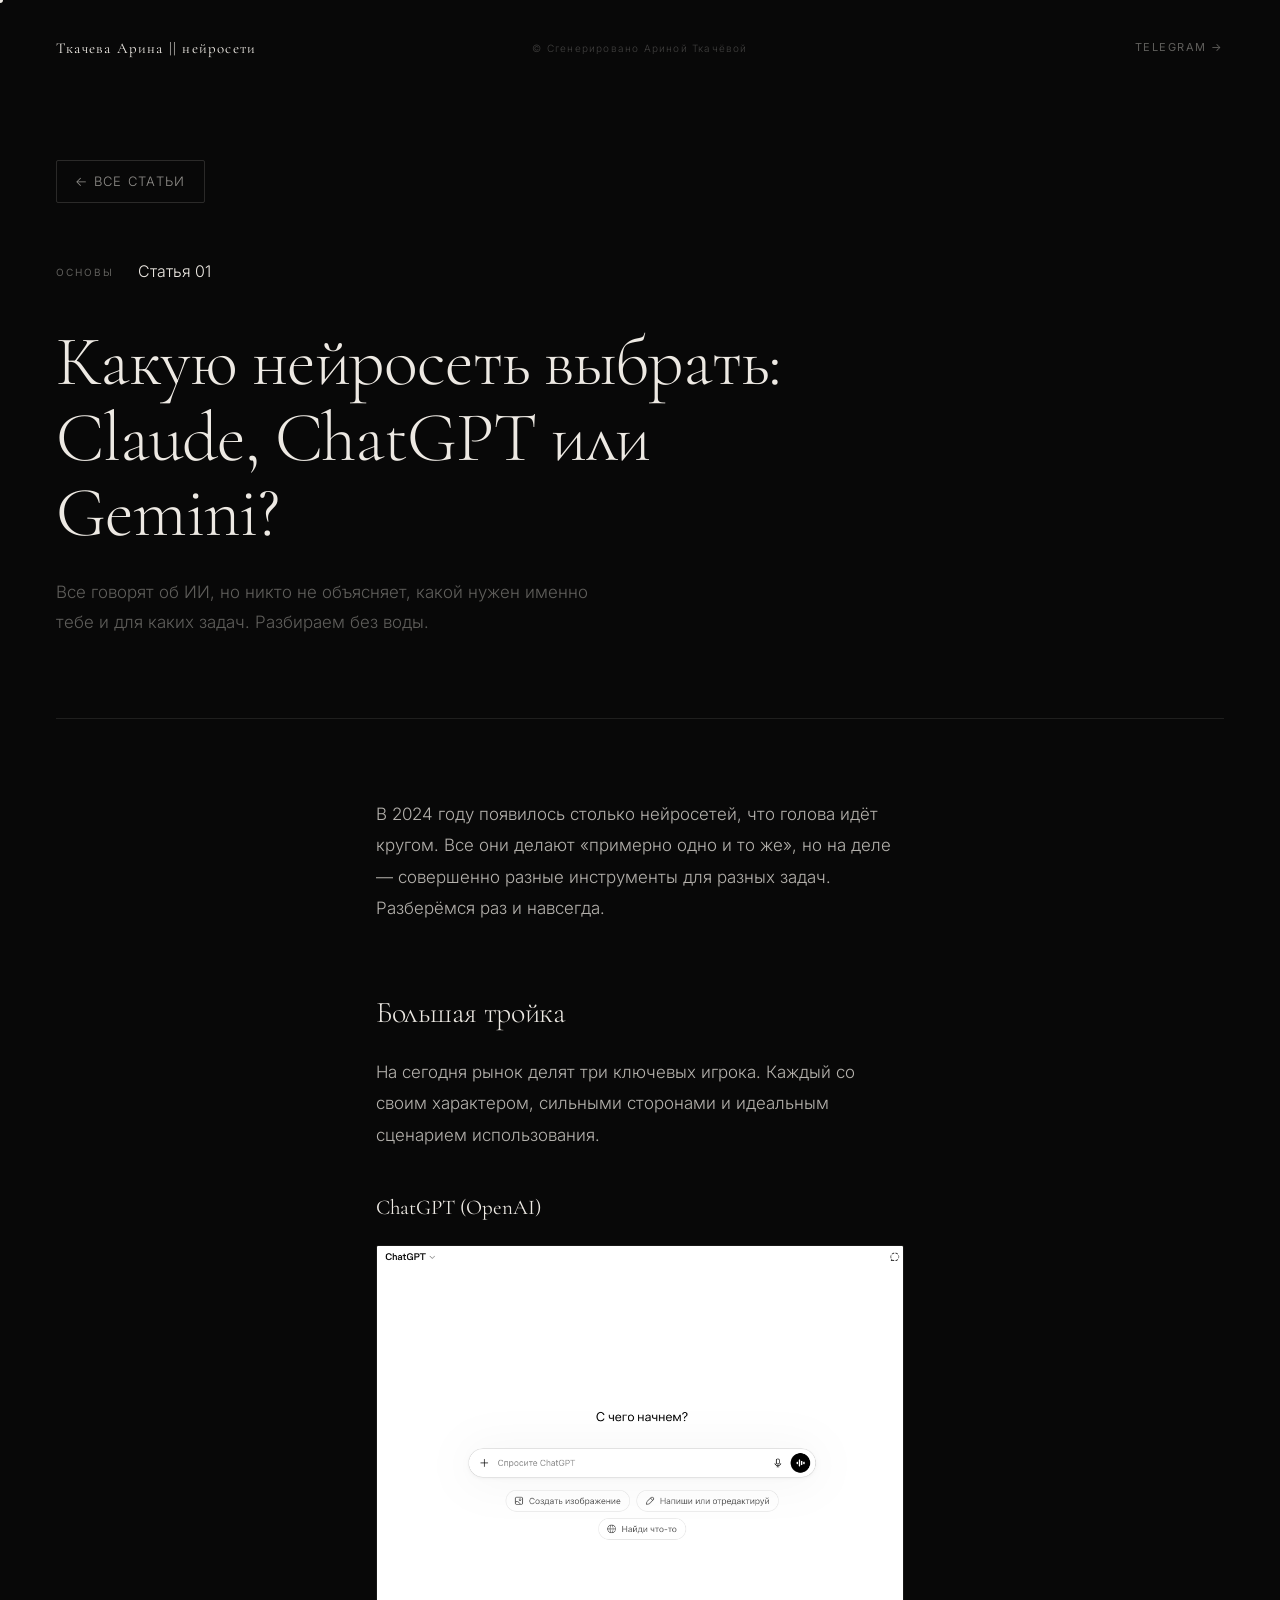
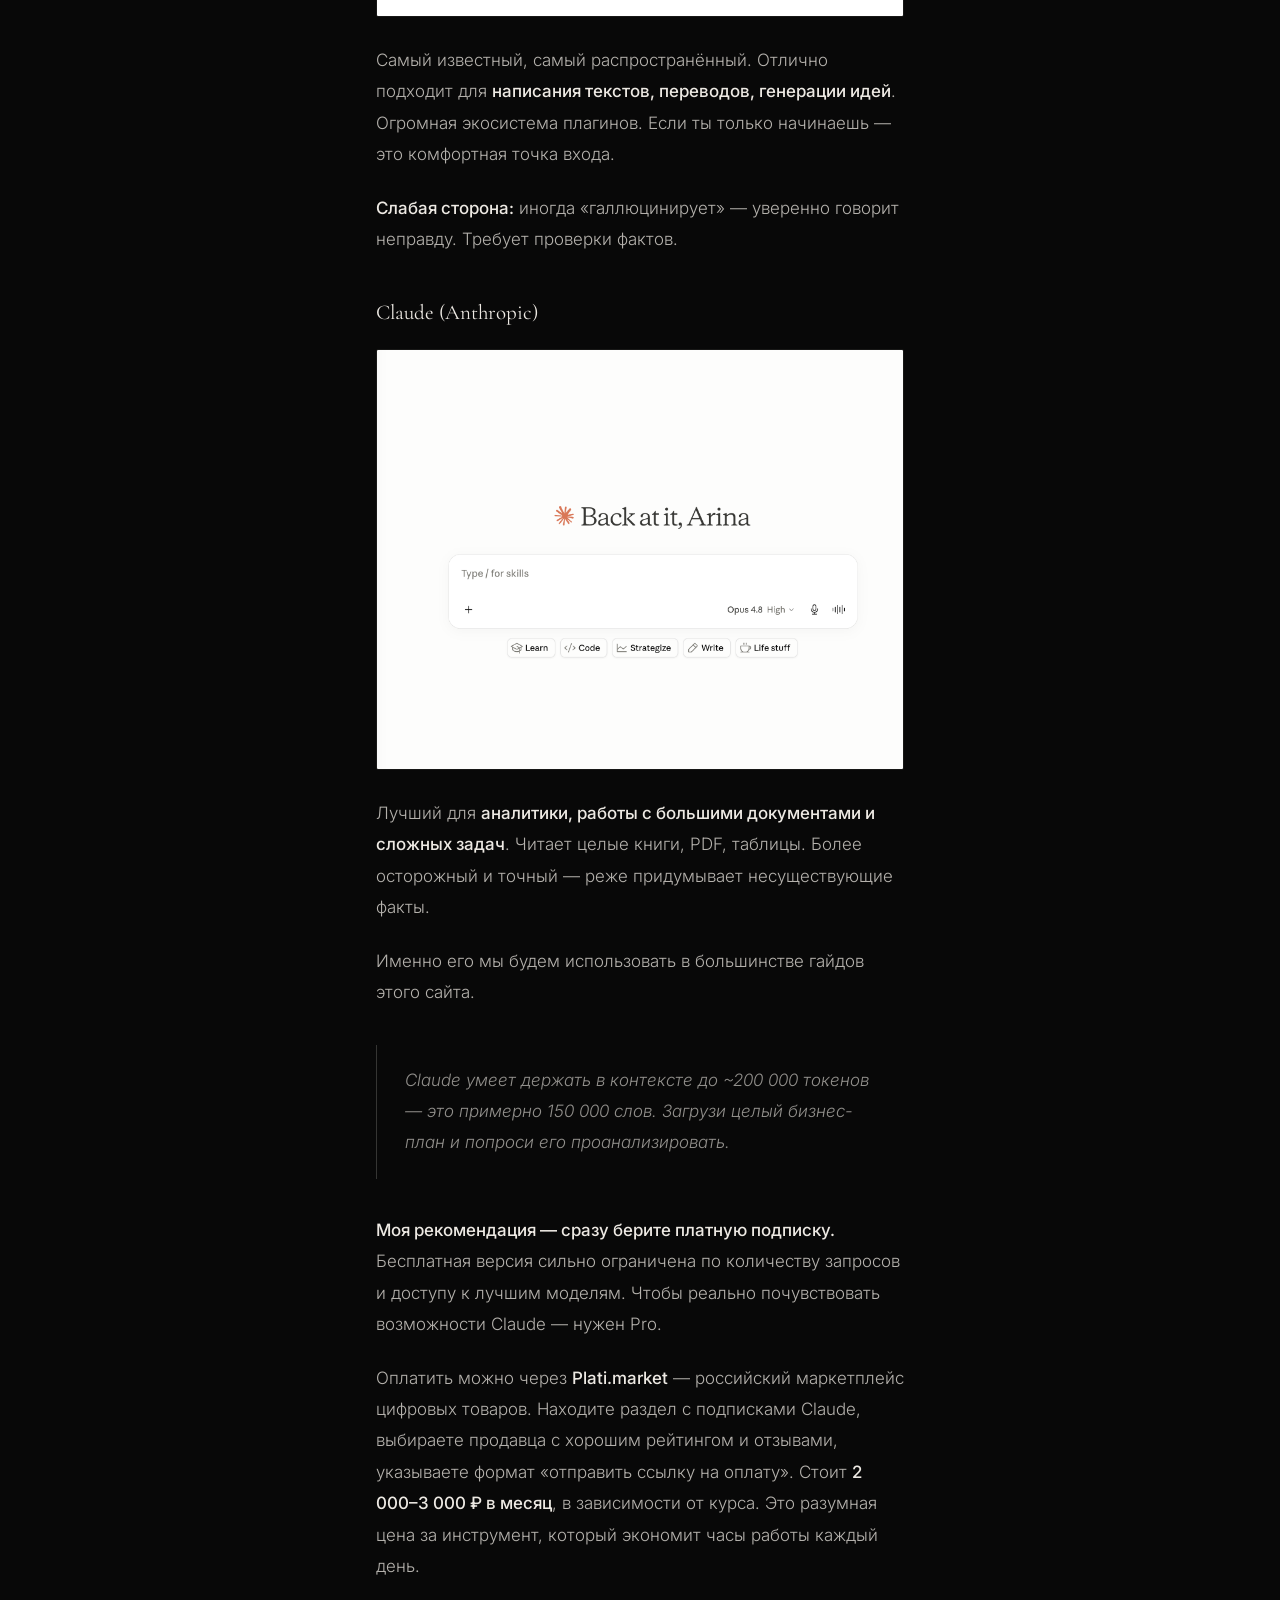
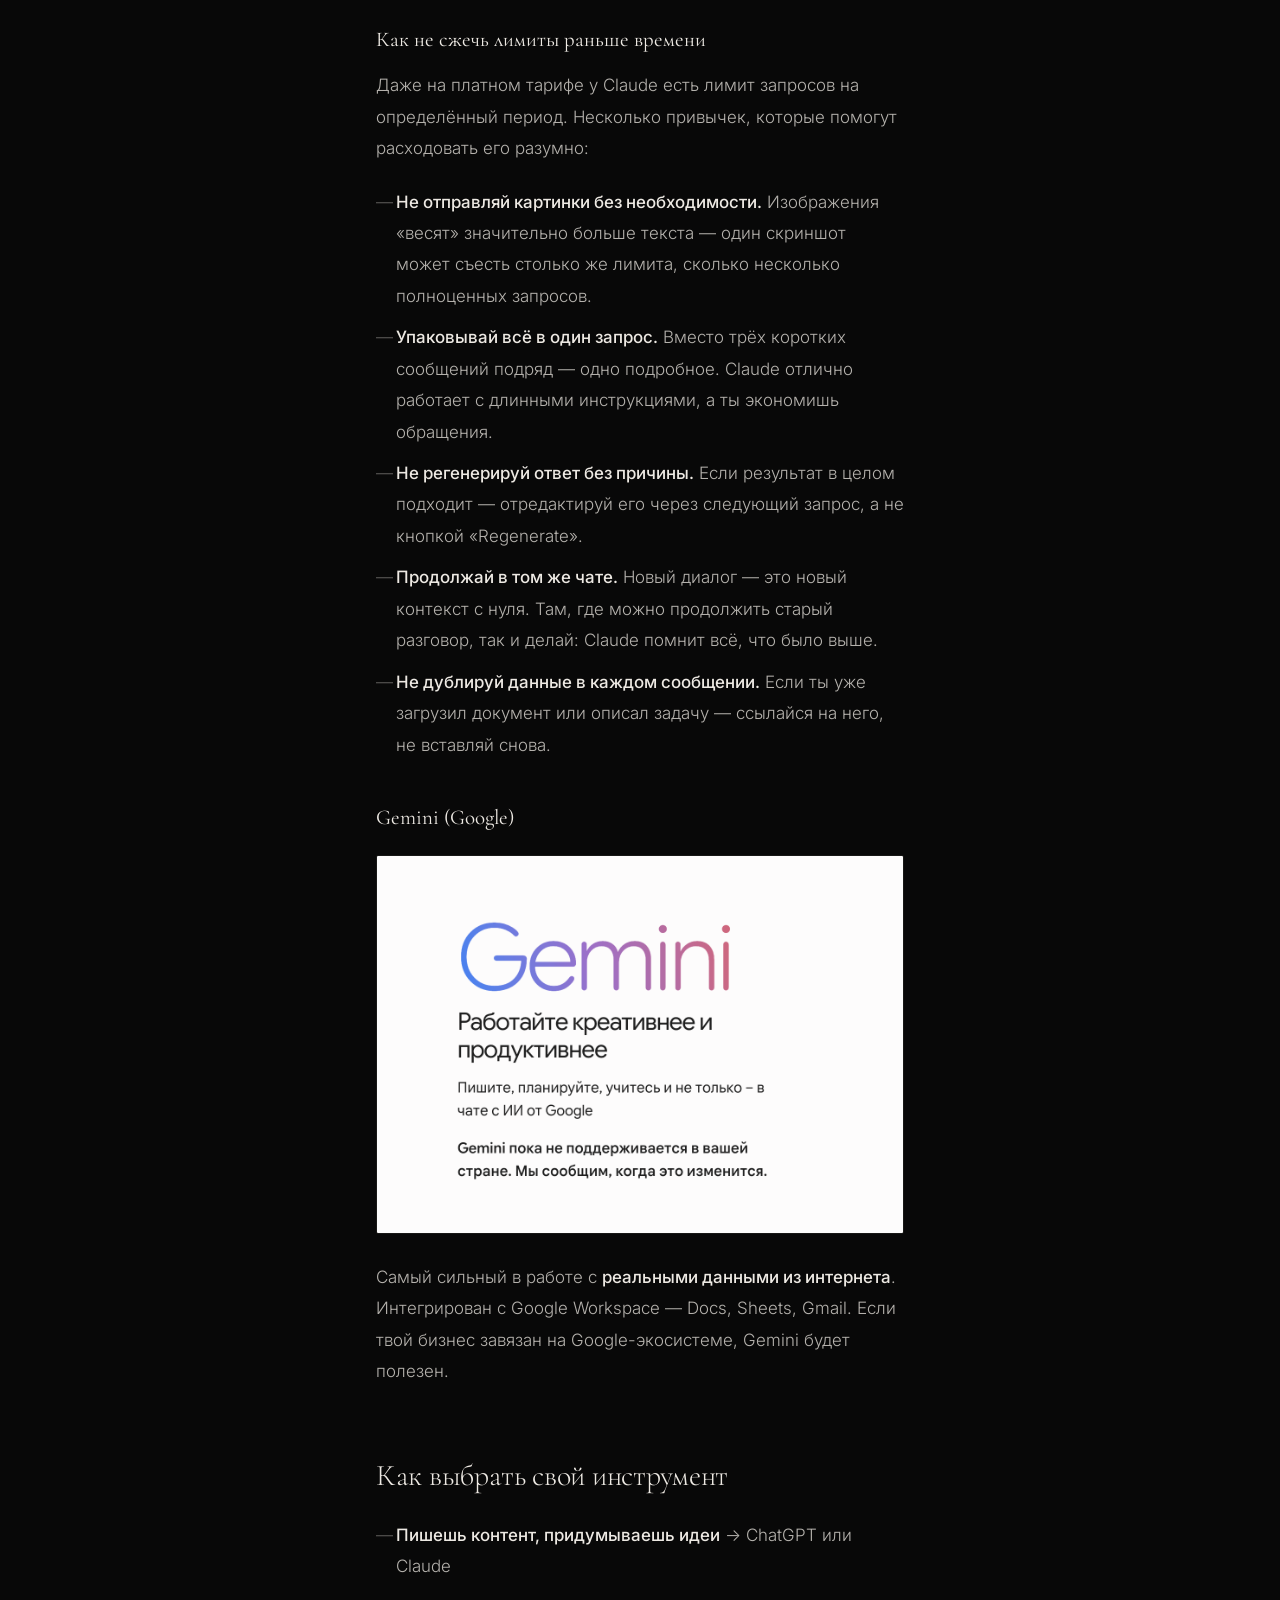
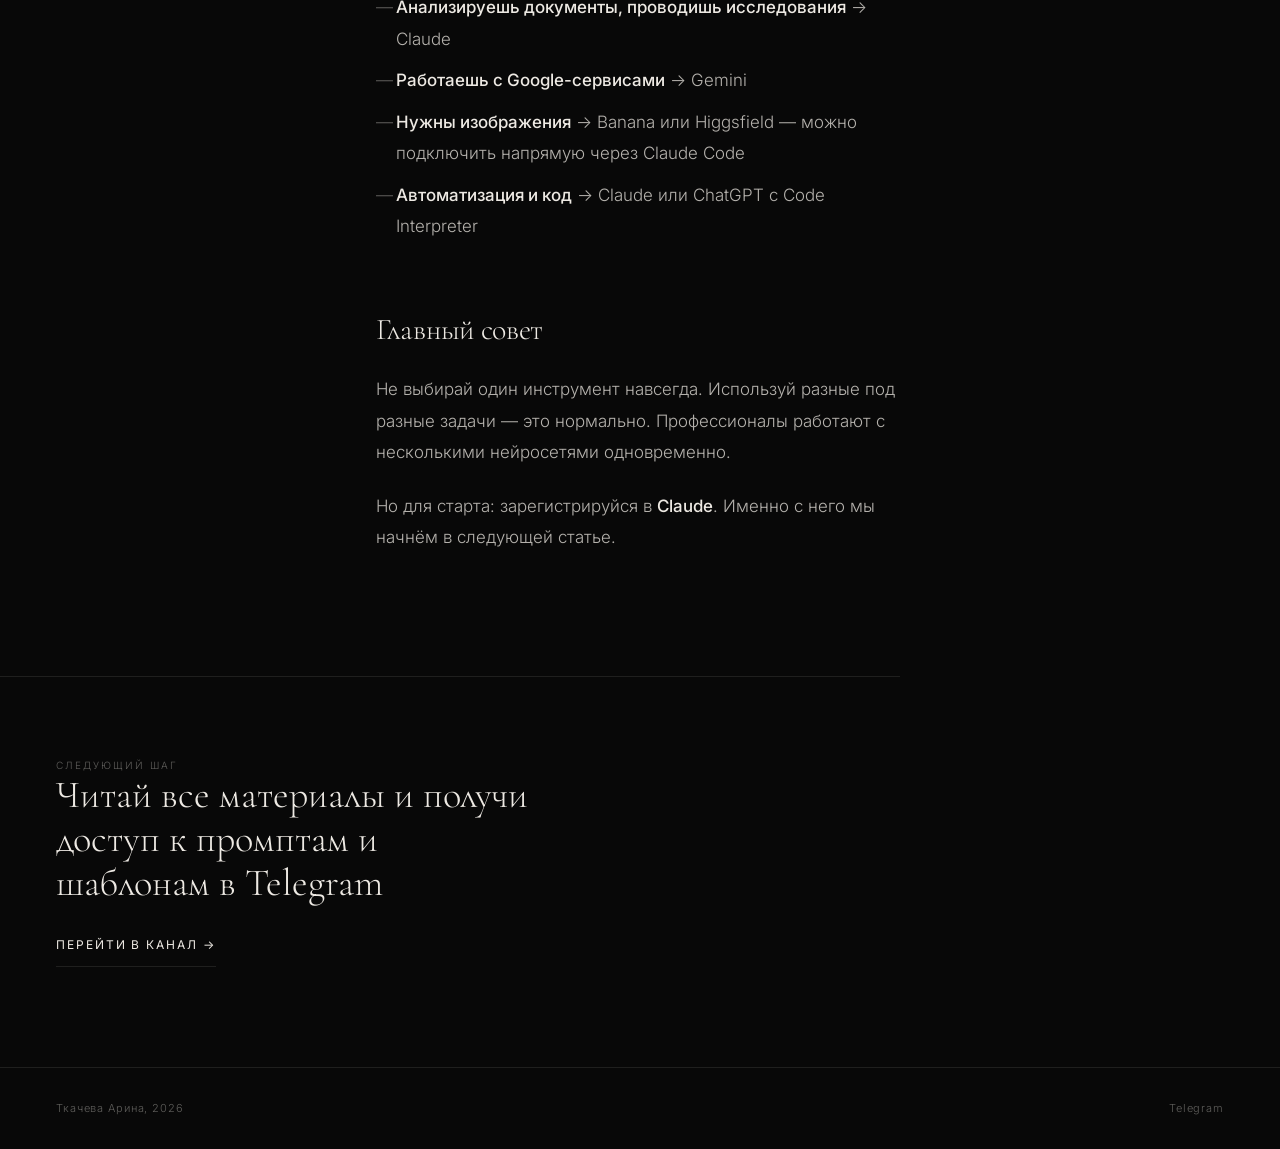
==== commit c23d03a2: "Шапка: © Сгенерировано Ариной Ткачёвой" ====
--- a/article1.html
+++ b/article1.html
@@ -25,6 +25,7 @@
   <!-- NAV -->
   <nav class="nav">
     <a href="index.html" class="nav-logo">Ткачева Арина || нейросети</a>
+    <span class="nav-copy">&copy; Сгенерировано Ариной Ткачёвой</span>
     <a href="https://t.me/arnt_ai" target="_blank" class="btn-tg">Telegram →</a>
   </nav>
 
--- a/styles.css
+++ b/styles.css
@@ -62,6 +62,21 @@
   mix-blend-mode: normal;
 }
 
+.nav-copy {
+  position: absolute;
+  left: 50%;
+  transform: translateX(-50%);
+  font-size: 10px;
+  letter-spacing: 0.12em;
+  color: rgba(237,233,227,0.25);
+  pointer-events: none;
+  white-space: nowrap;
+}
+
+@media (max-width: 768px) {
+  .nav-copy { display: none; }
+}
+
 .nav-logo {
   font-family: var(--serif);
   font-size: 15px;
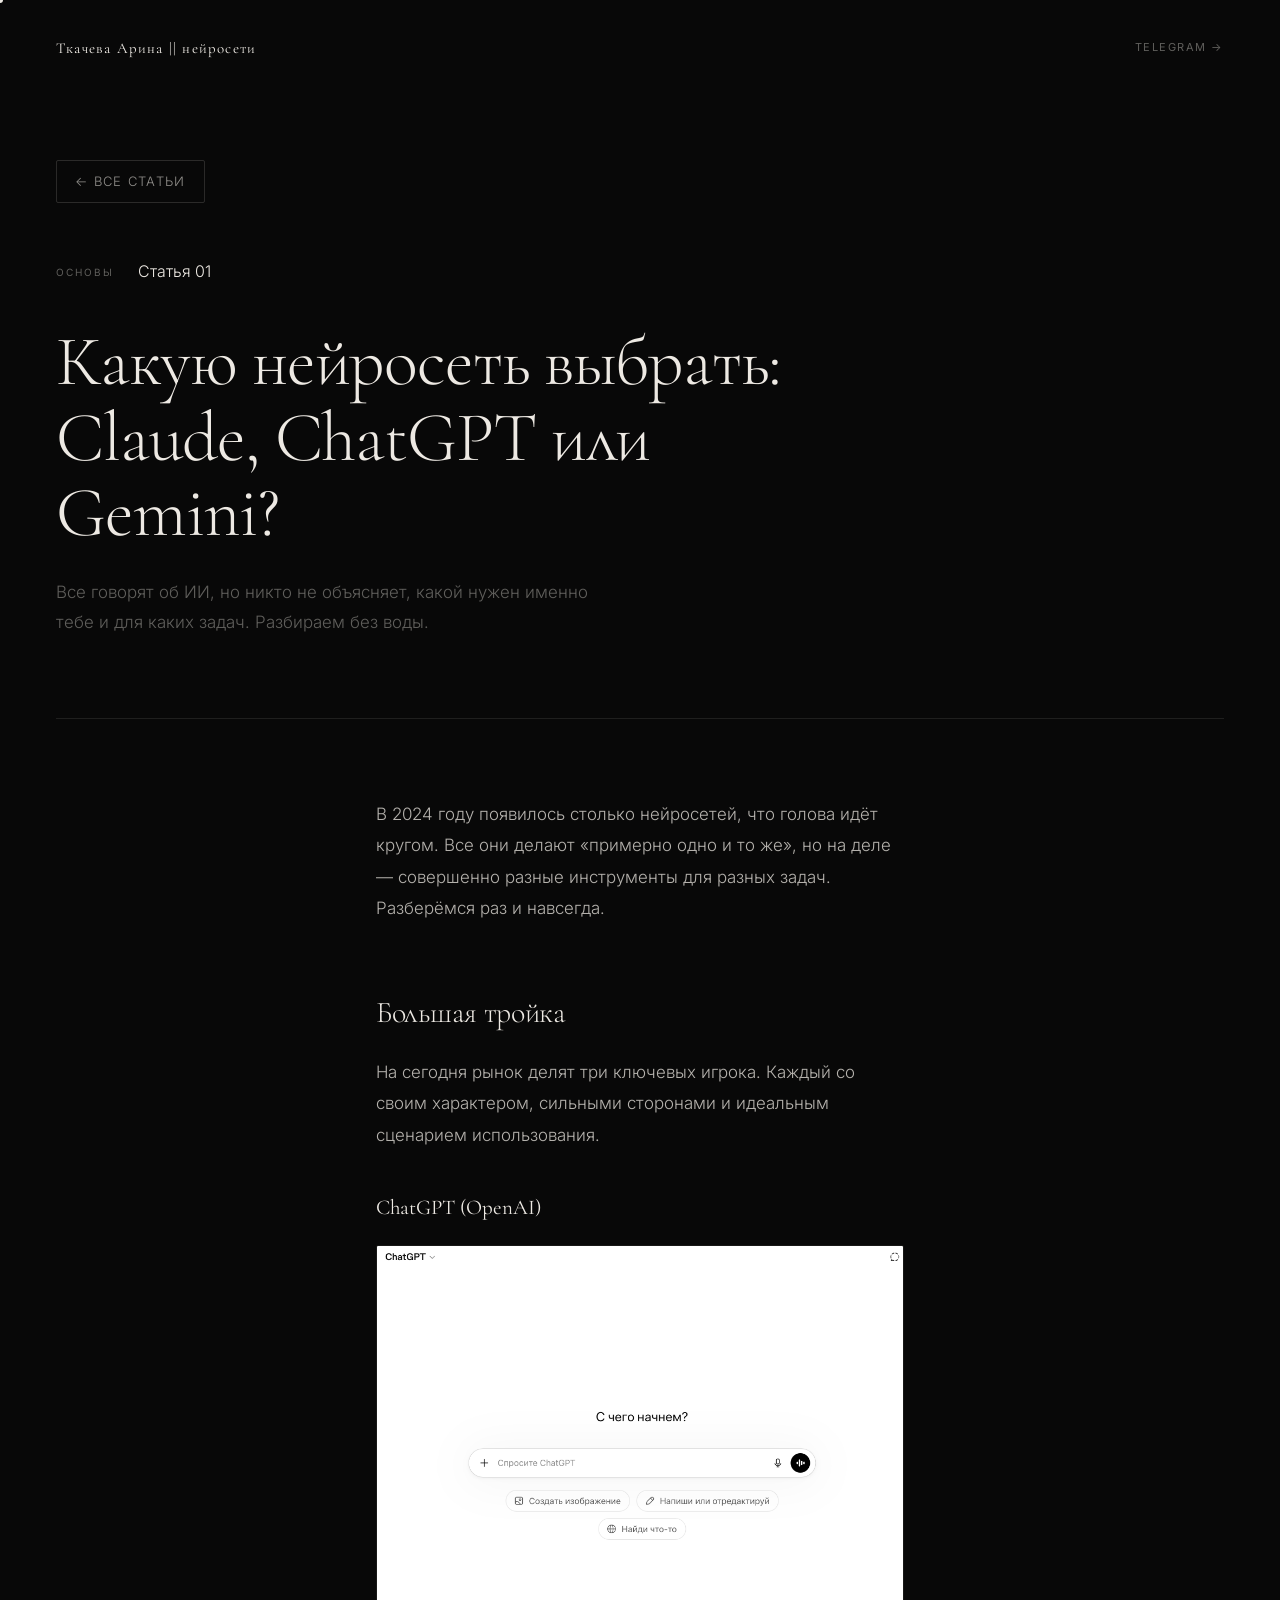
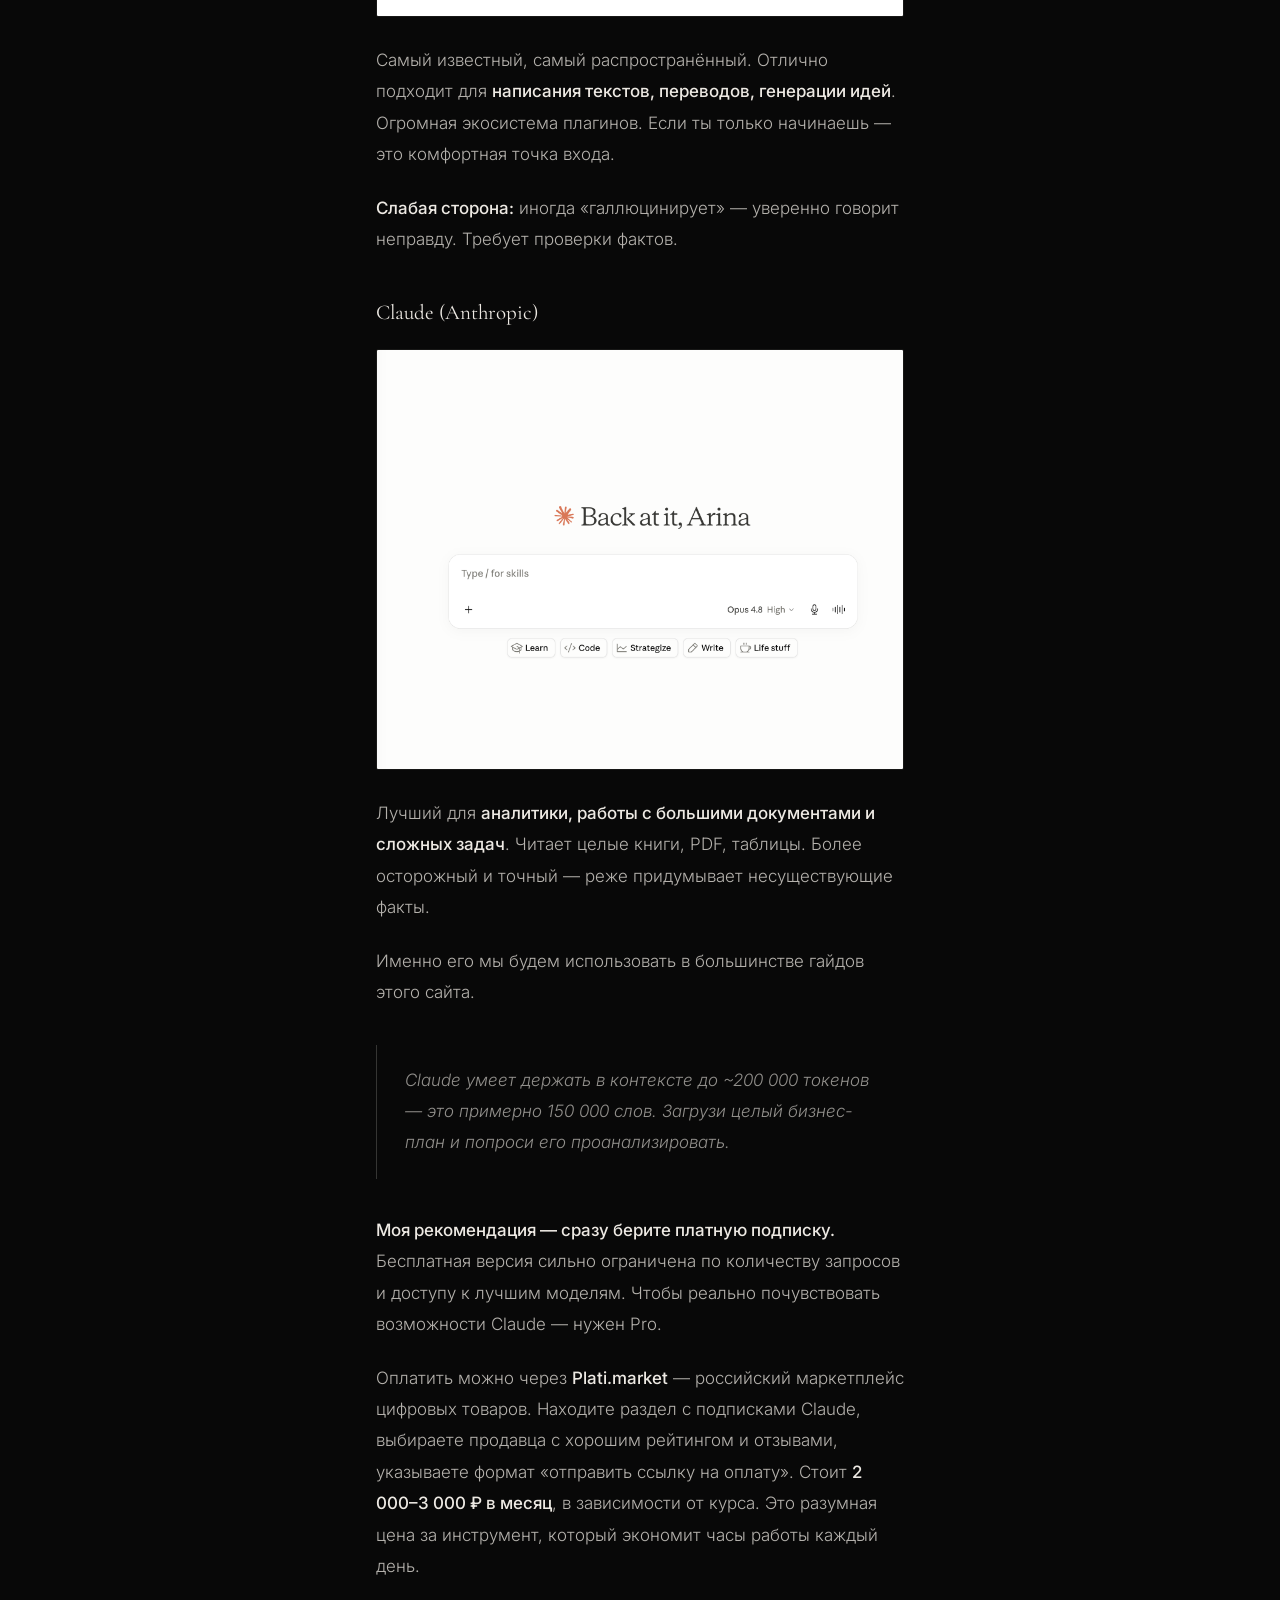
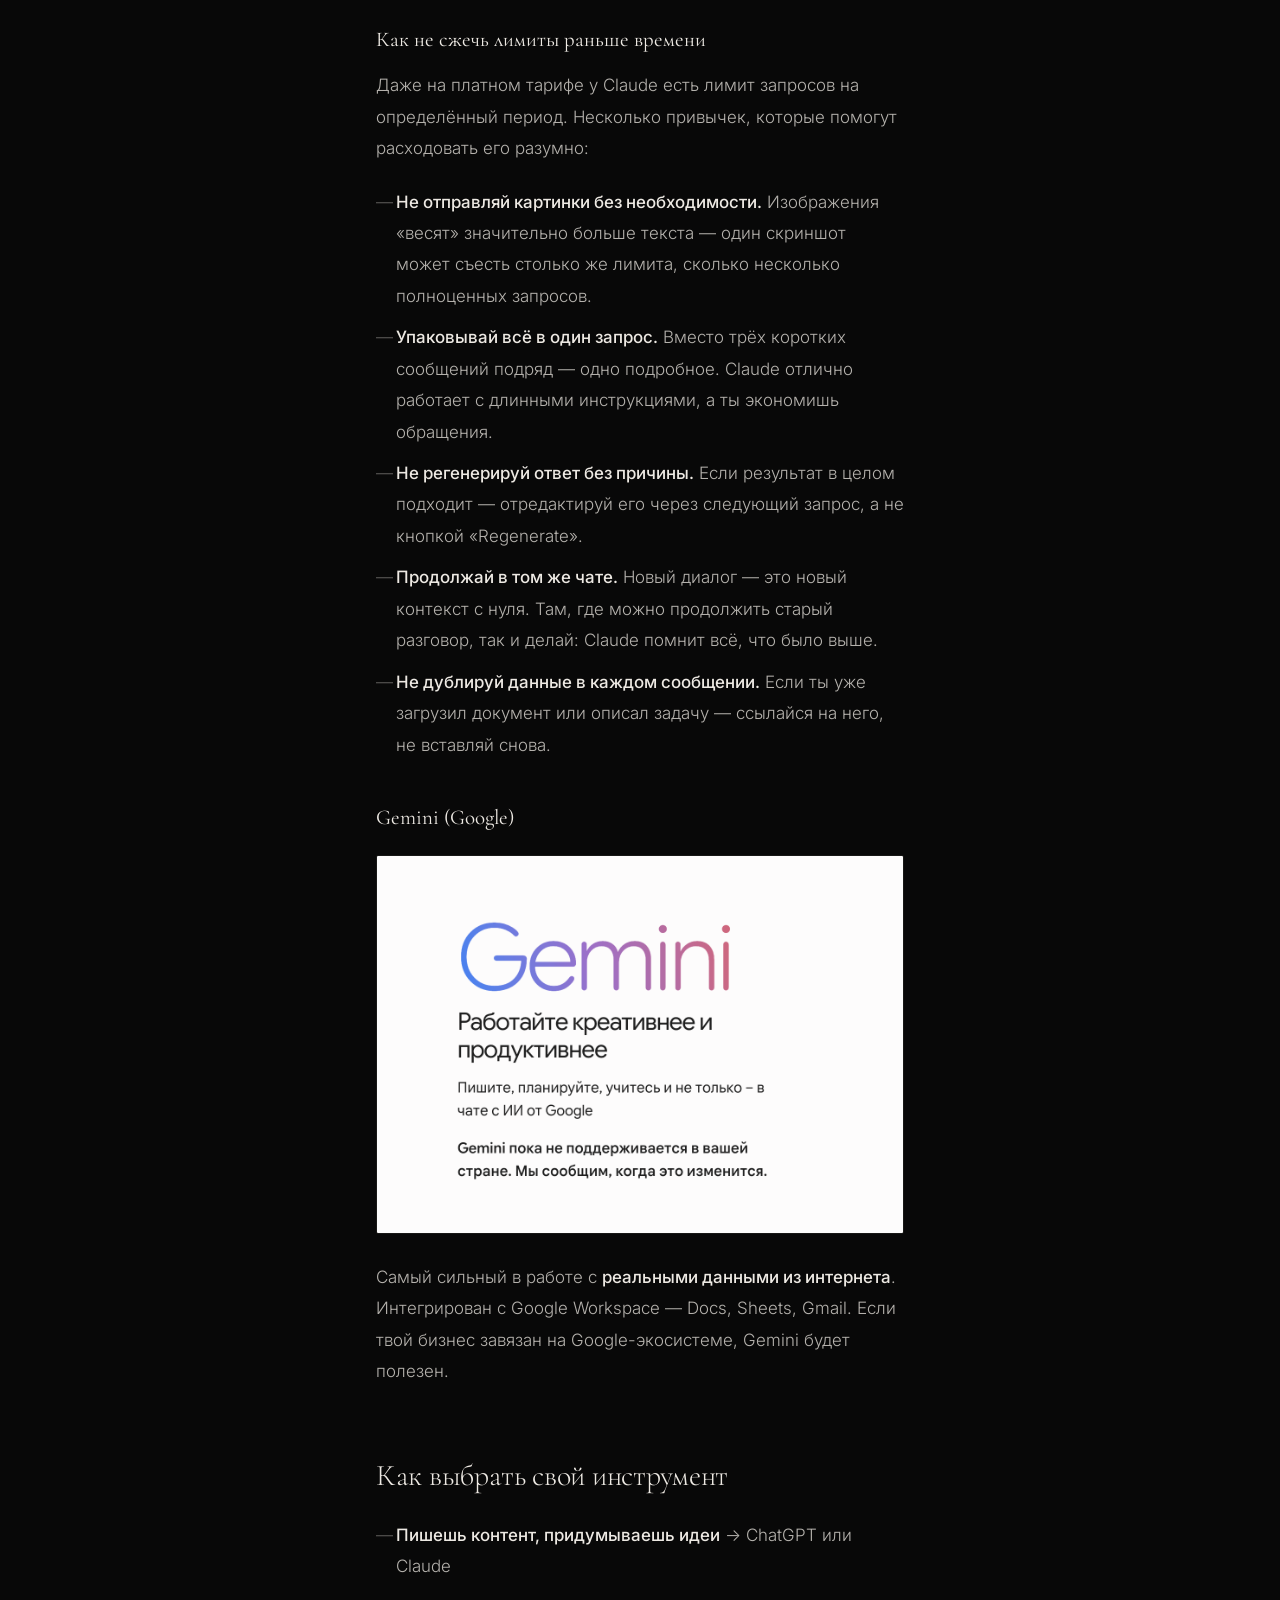
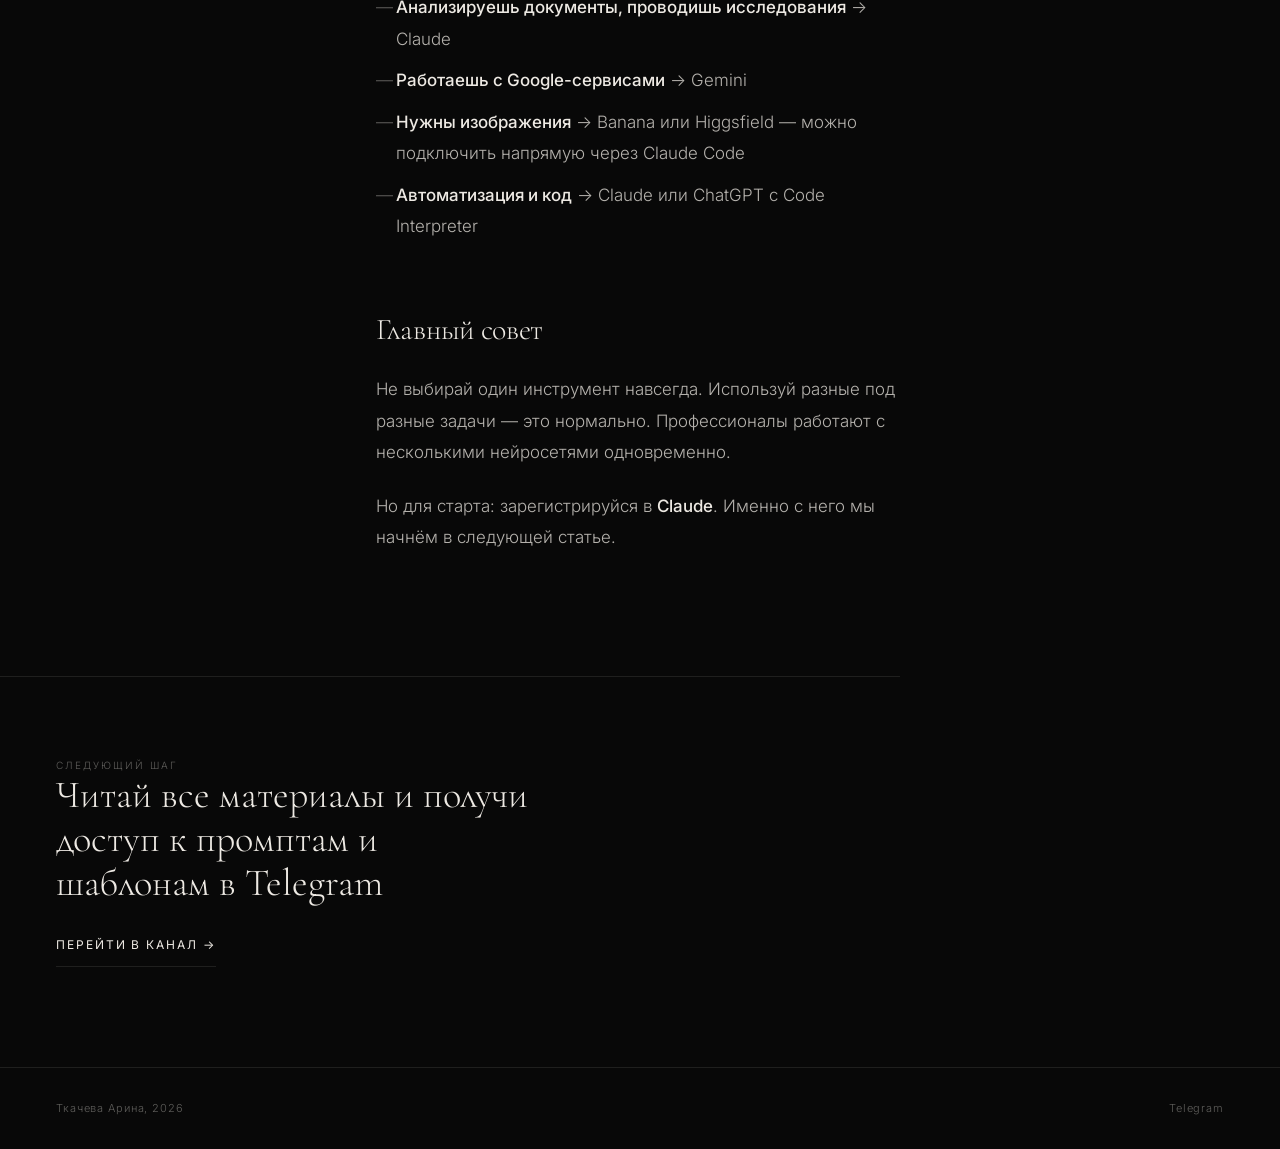
==== commit c9ed4d86: "Шапка: © Сгенерировано Ариной Ткачёвой с жёлтым выделением" ====
--- a/article1.html
+++ b/article1.html
@@ -25,7 +25,6 @@
   <!-- NAV -->
   <nav class="nav">
     <a href="index.html" class="nav-logo">Ткачева Арина || нейросети</a>
-    <span class="nav-copy">&copy; Сгенерировано Ариной Ткачёвой</span>
     <a href="https://t.me/arnt_ai" target="_blank" class="btn-tg">Telegram →</a>
   </nav>
 
--- a/styles.css
+++ b/styles.css
@@ -62,19 +62,17 @@
   mix-blend-mode: normal;
 }
 
-.nav-copy {
-  position: absolute;
-  left: 50%;
-  transform: translateX(-50%);
-  font-size: 10px;
-  letter-spacing: 0.12em;
-  color: rgba(237,233,227,0.25);
-  pointer-events: none;
-  white-space: nowrap;
-}
-
-@media (max-width: 768px) {
-  .nav-copy { display: none; }
+.nav-mark {
+  background: linear-gradient(104deg,
+    rgba(255,210,0,0) 0%,
+    rgba(255,210,0,0.28) 4%,
+    rgba(255,210,0,0.22) 94%,
+    rgba(255,210,0,0) 100%);
+  color: inherit;
+  padding: 2px 6px;
+  border-radius: 1px;
+  -webkit-box-decoration-break: clone;
+  box-decoration-break: clone;
 }
 
 .nav-logo {
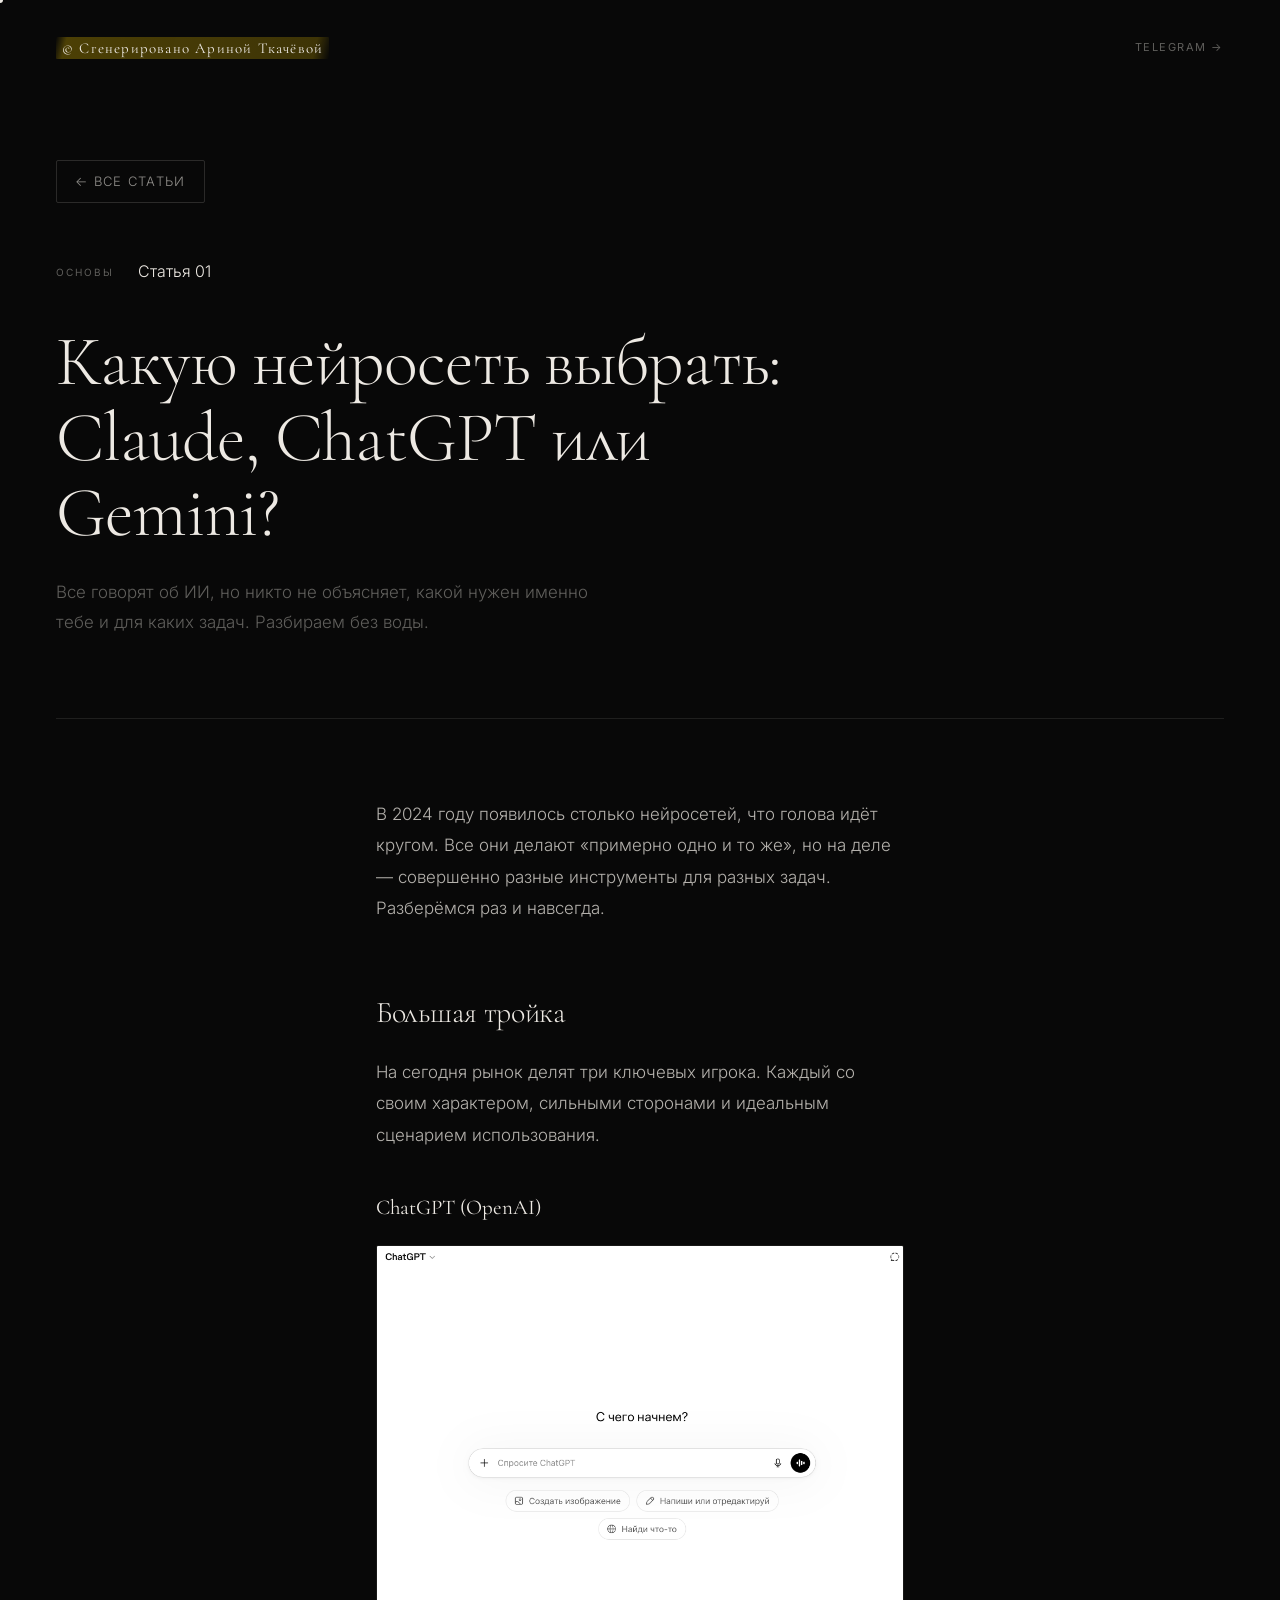
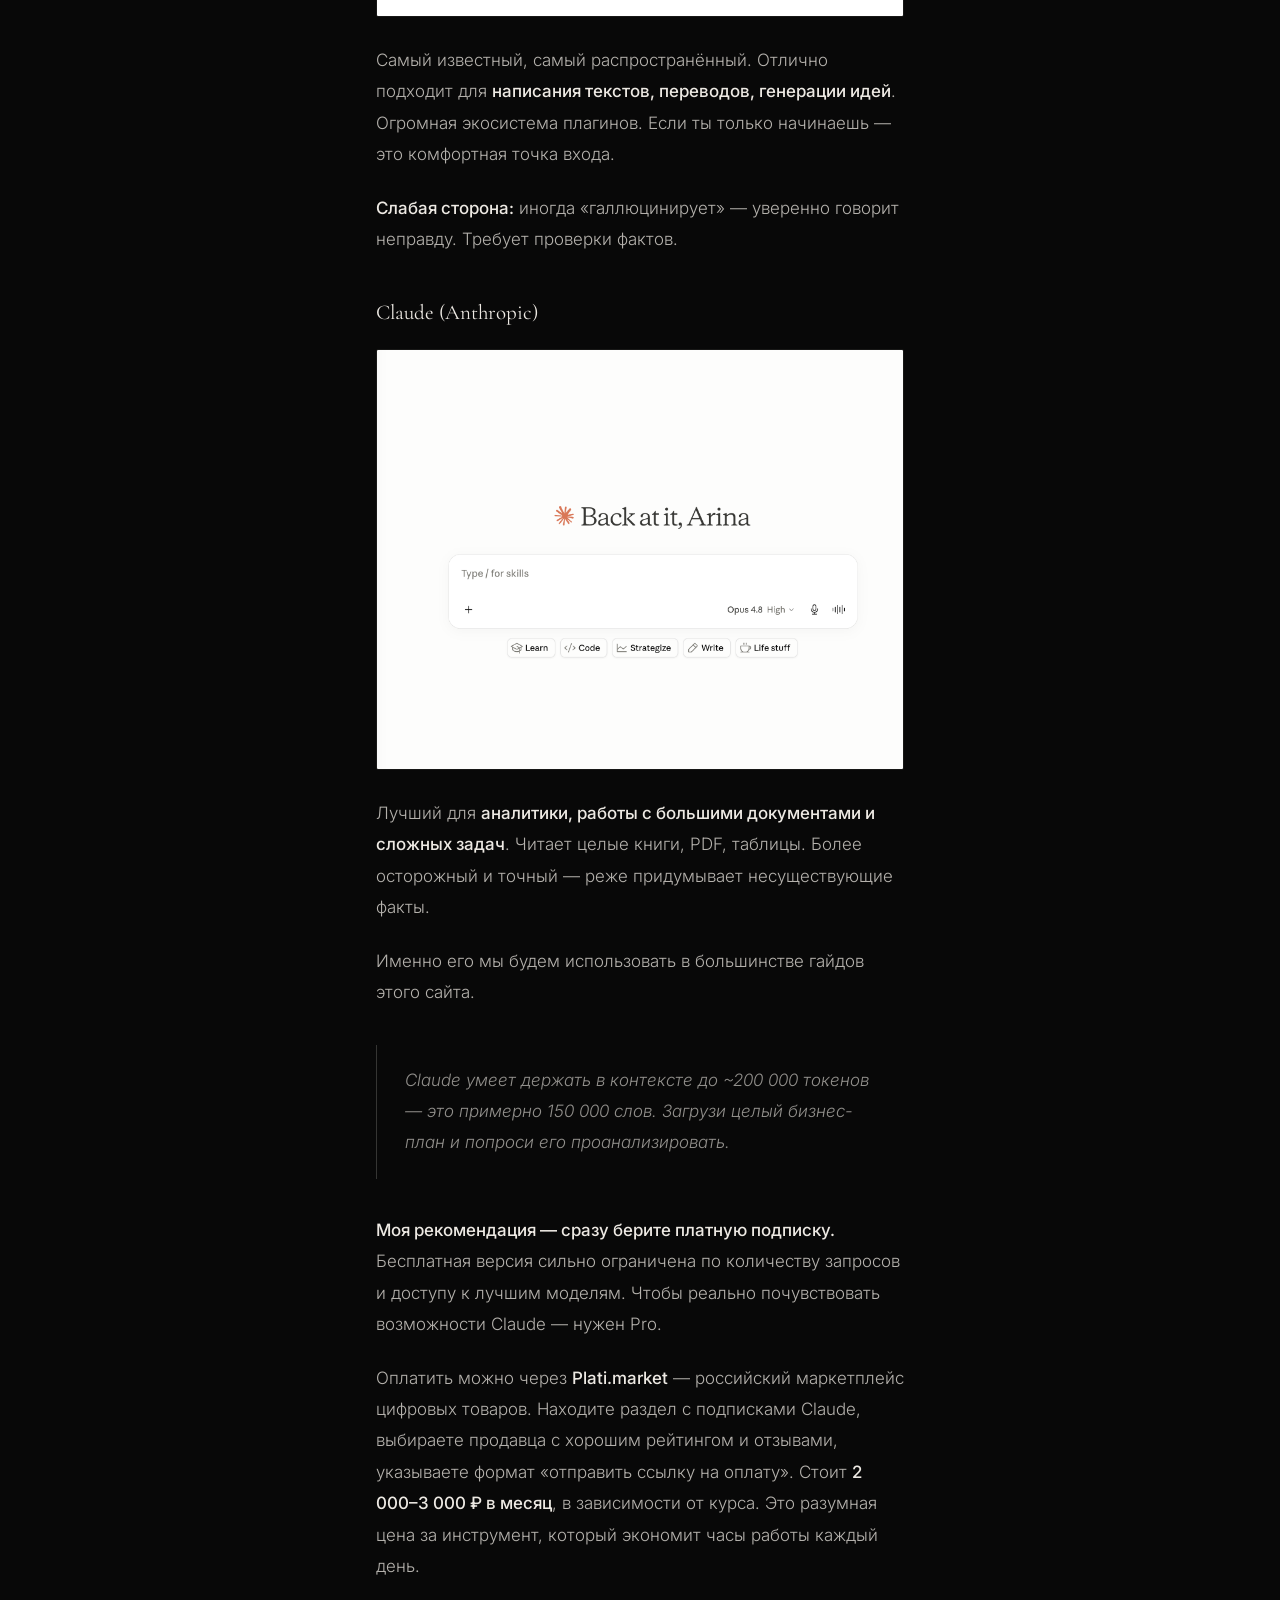
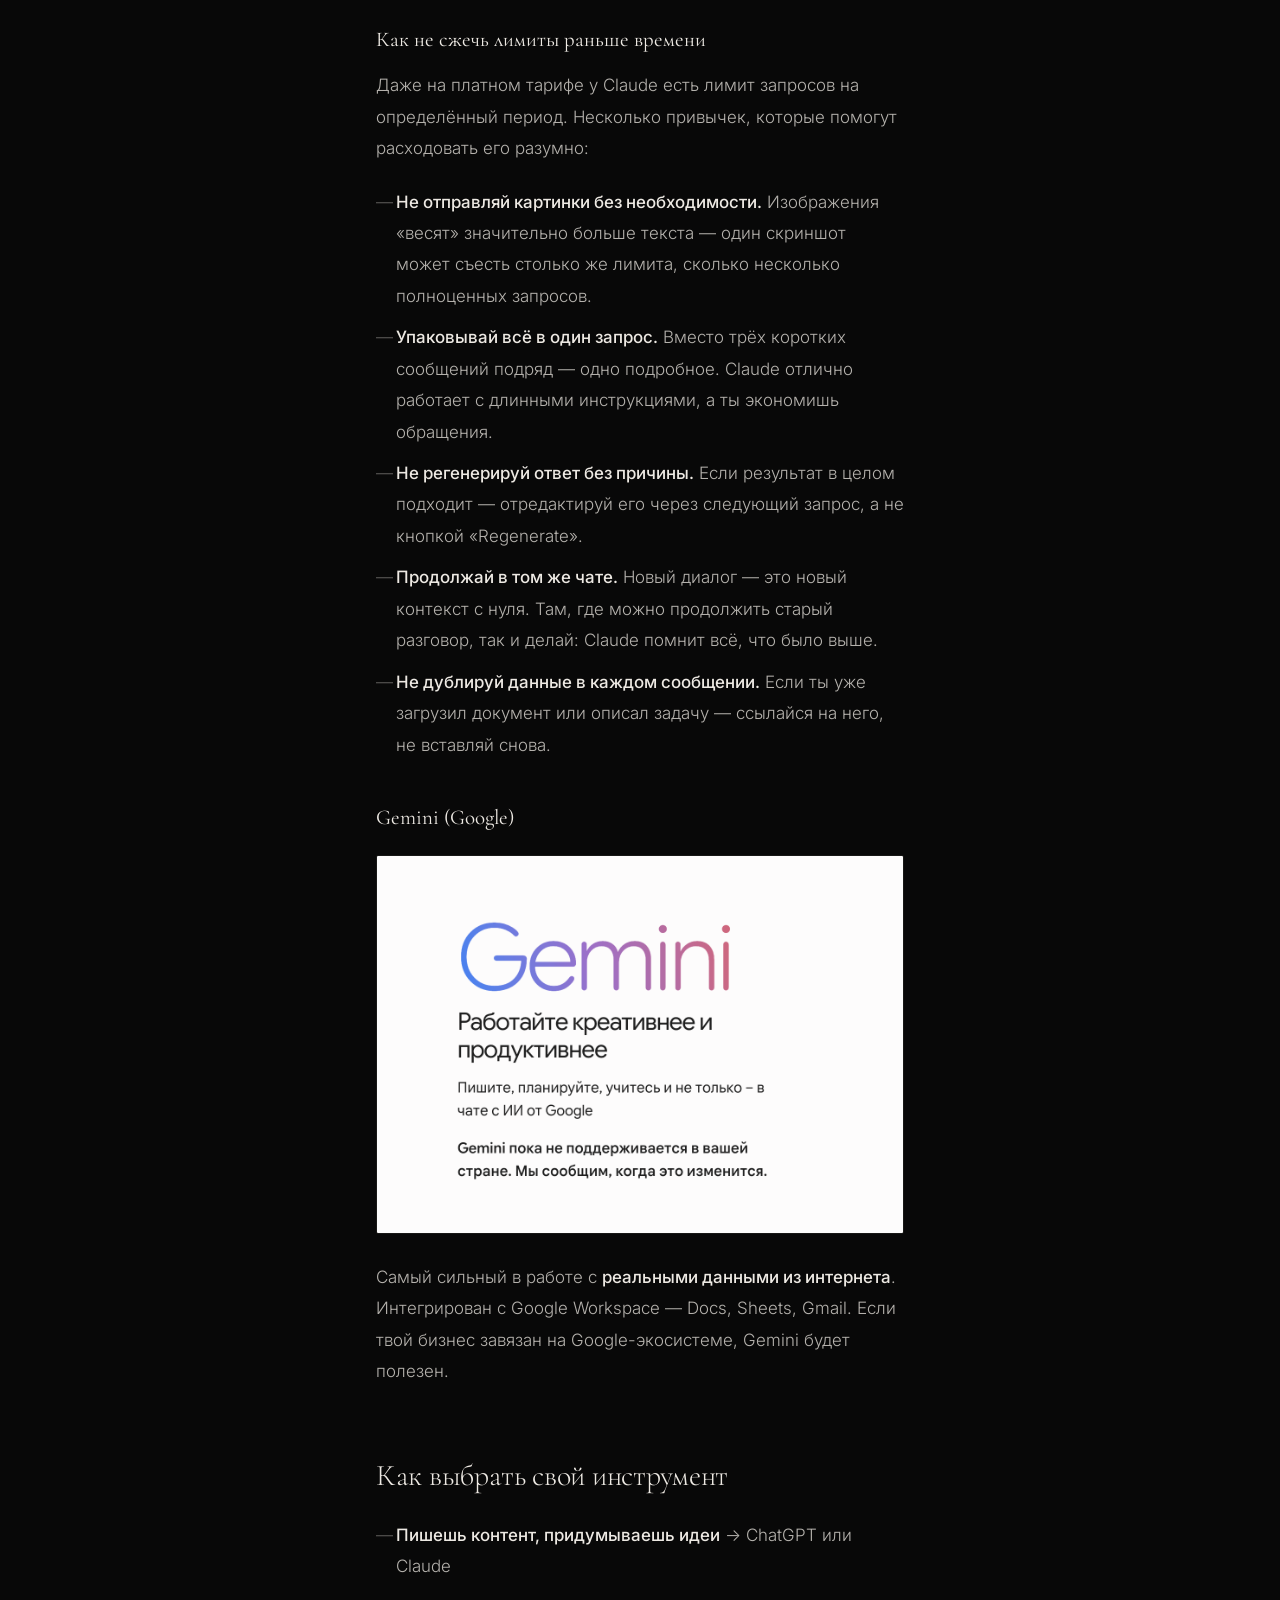
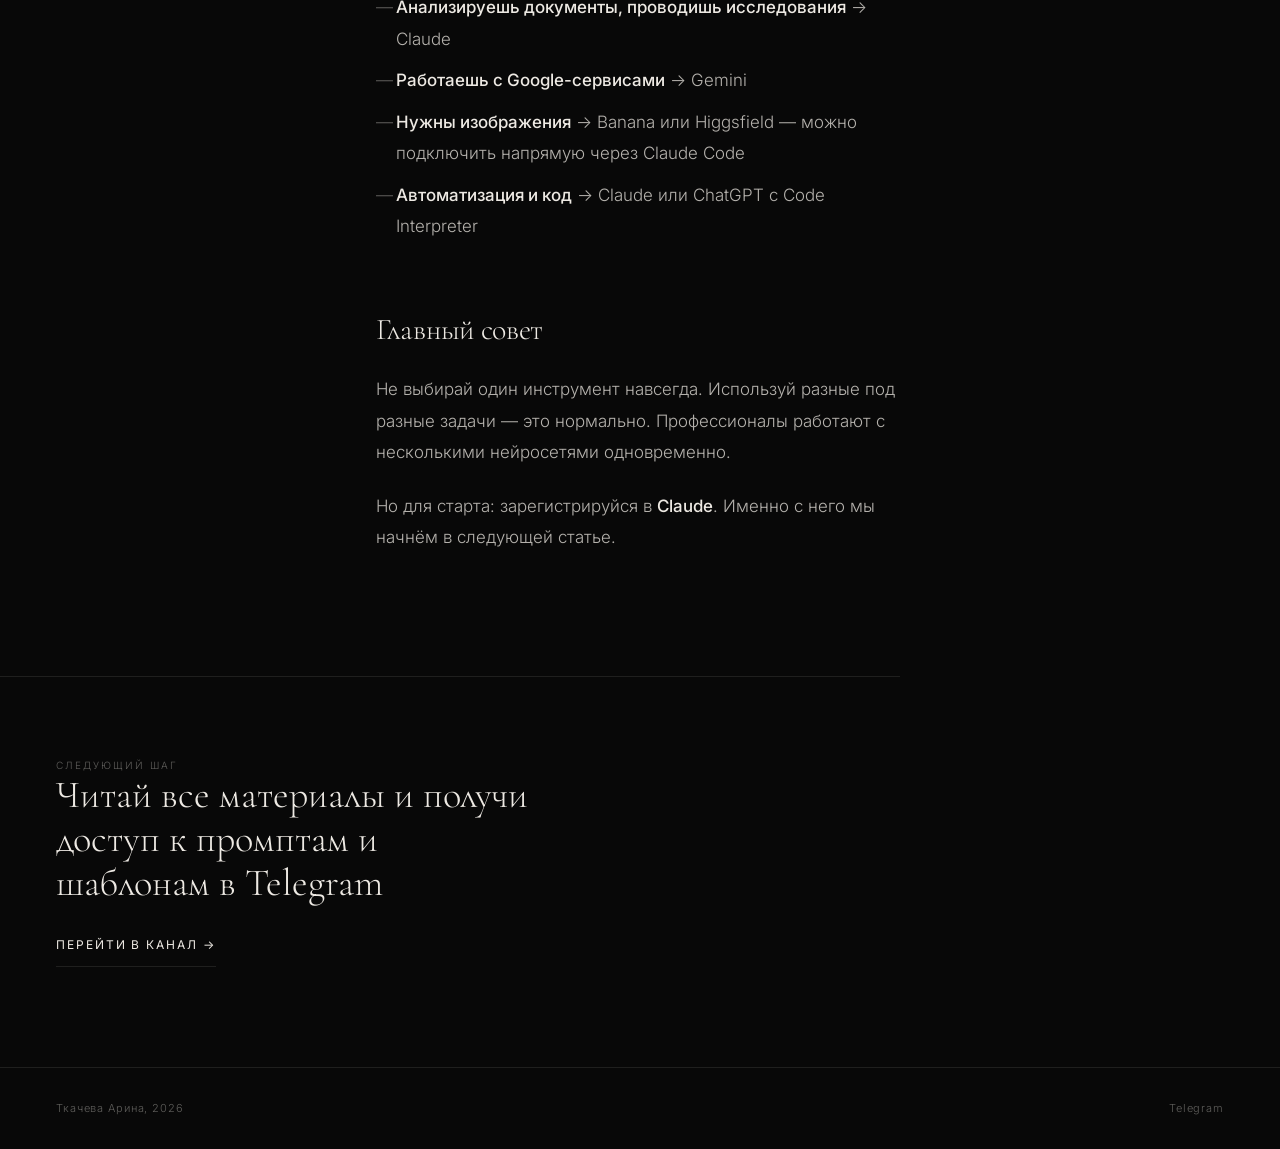
==== commit 848d0db8: "Фикс: шапка с жёлтым выделением во всех страницах" ====
--- a/article1.html
+++ b/article1.html
@@ -24,7 +24,7 @@
 
   <!-- NAV -->
   <nav class="nav">
-    <a href="index.html" class="nav-logo">Ткачева Арина || нейросети</a>
+    <a href="index.html" class="nav-logo"><mark class="nav-mark">&copy; Сгенерировано Ариной Ткачёвой</mark></a>
     <a href="https://t.me/arnt_ai" target="_blank" class="btn-tg">Telegram →</a>
   </nav>
 
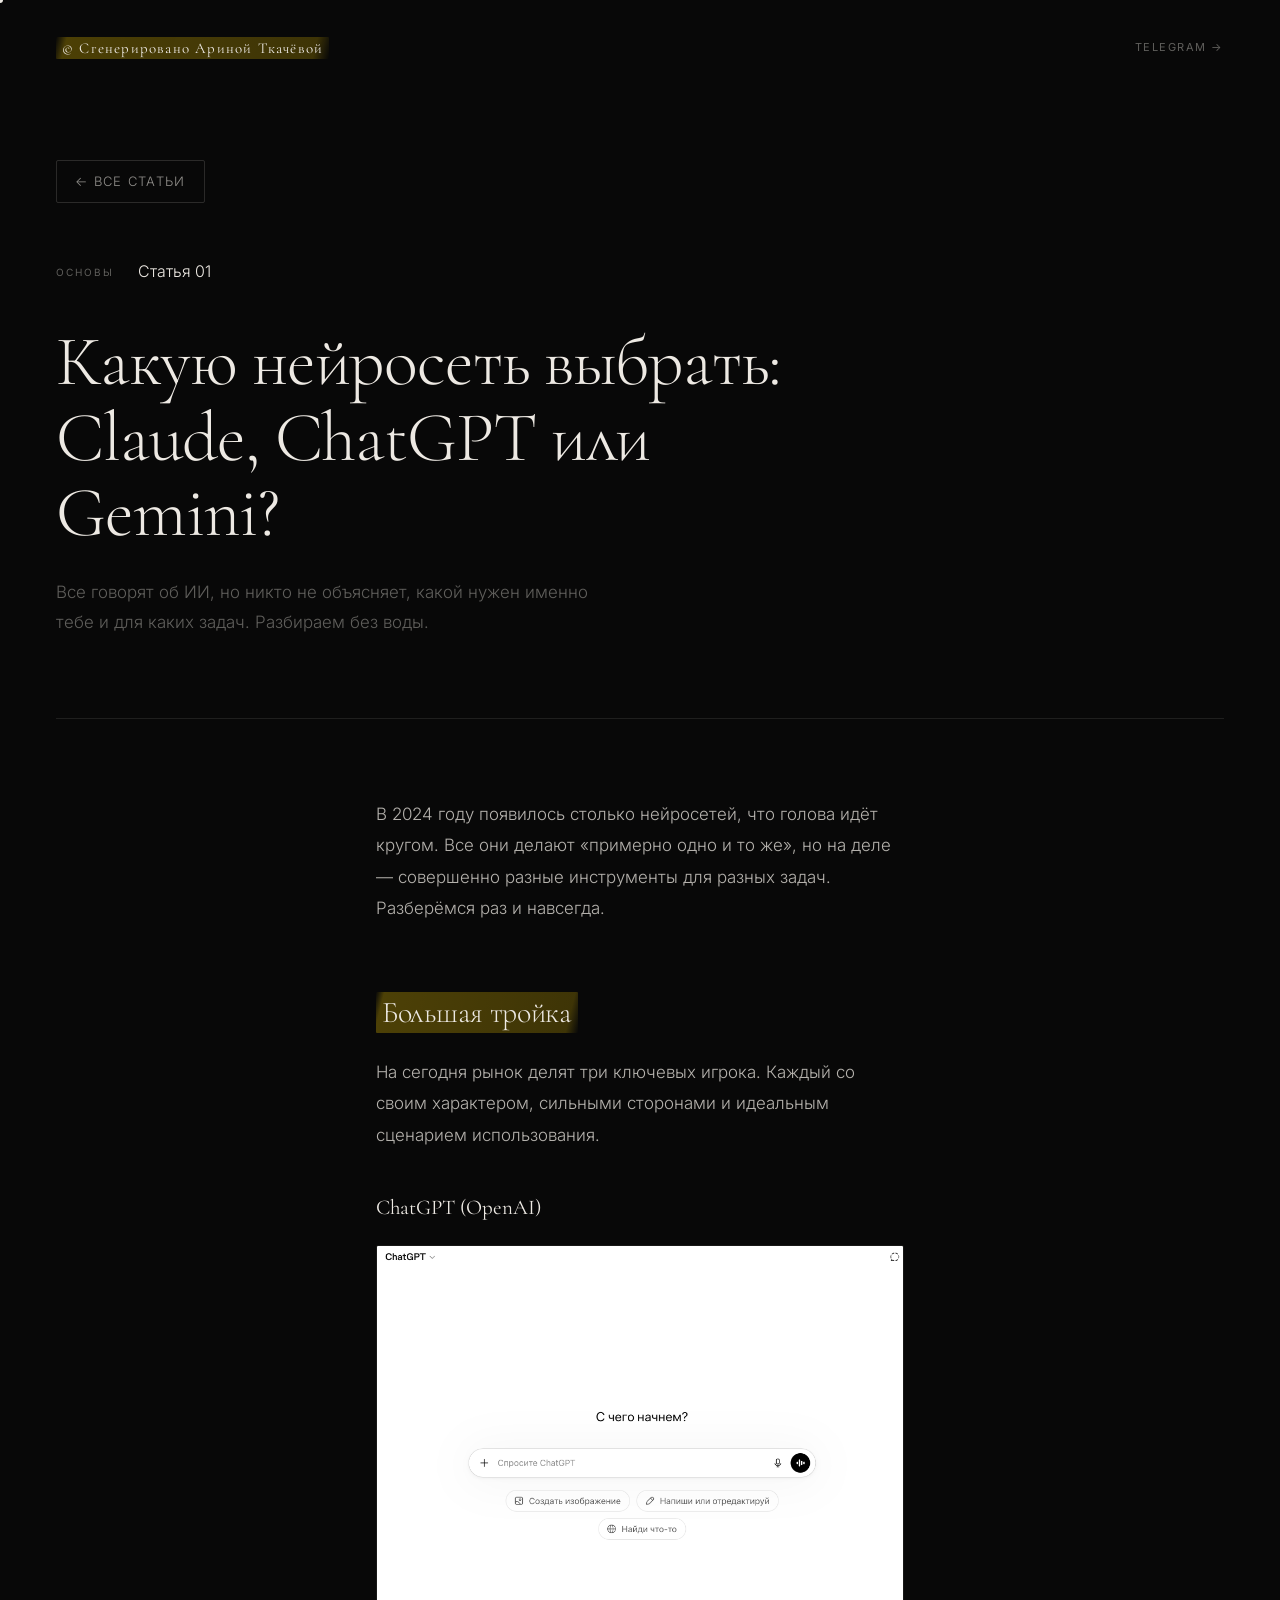
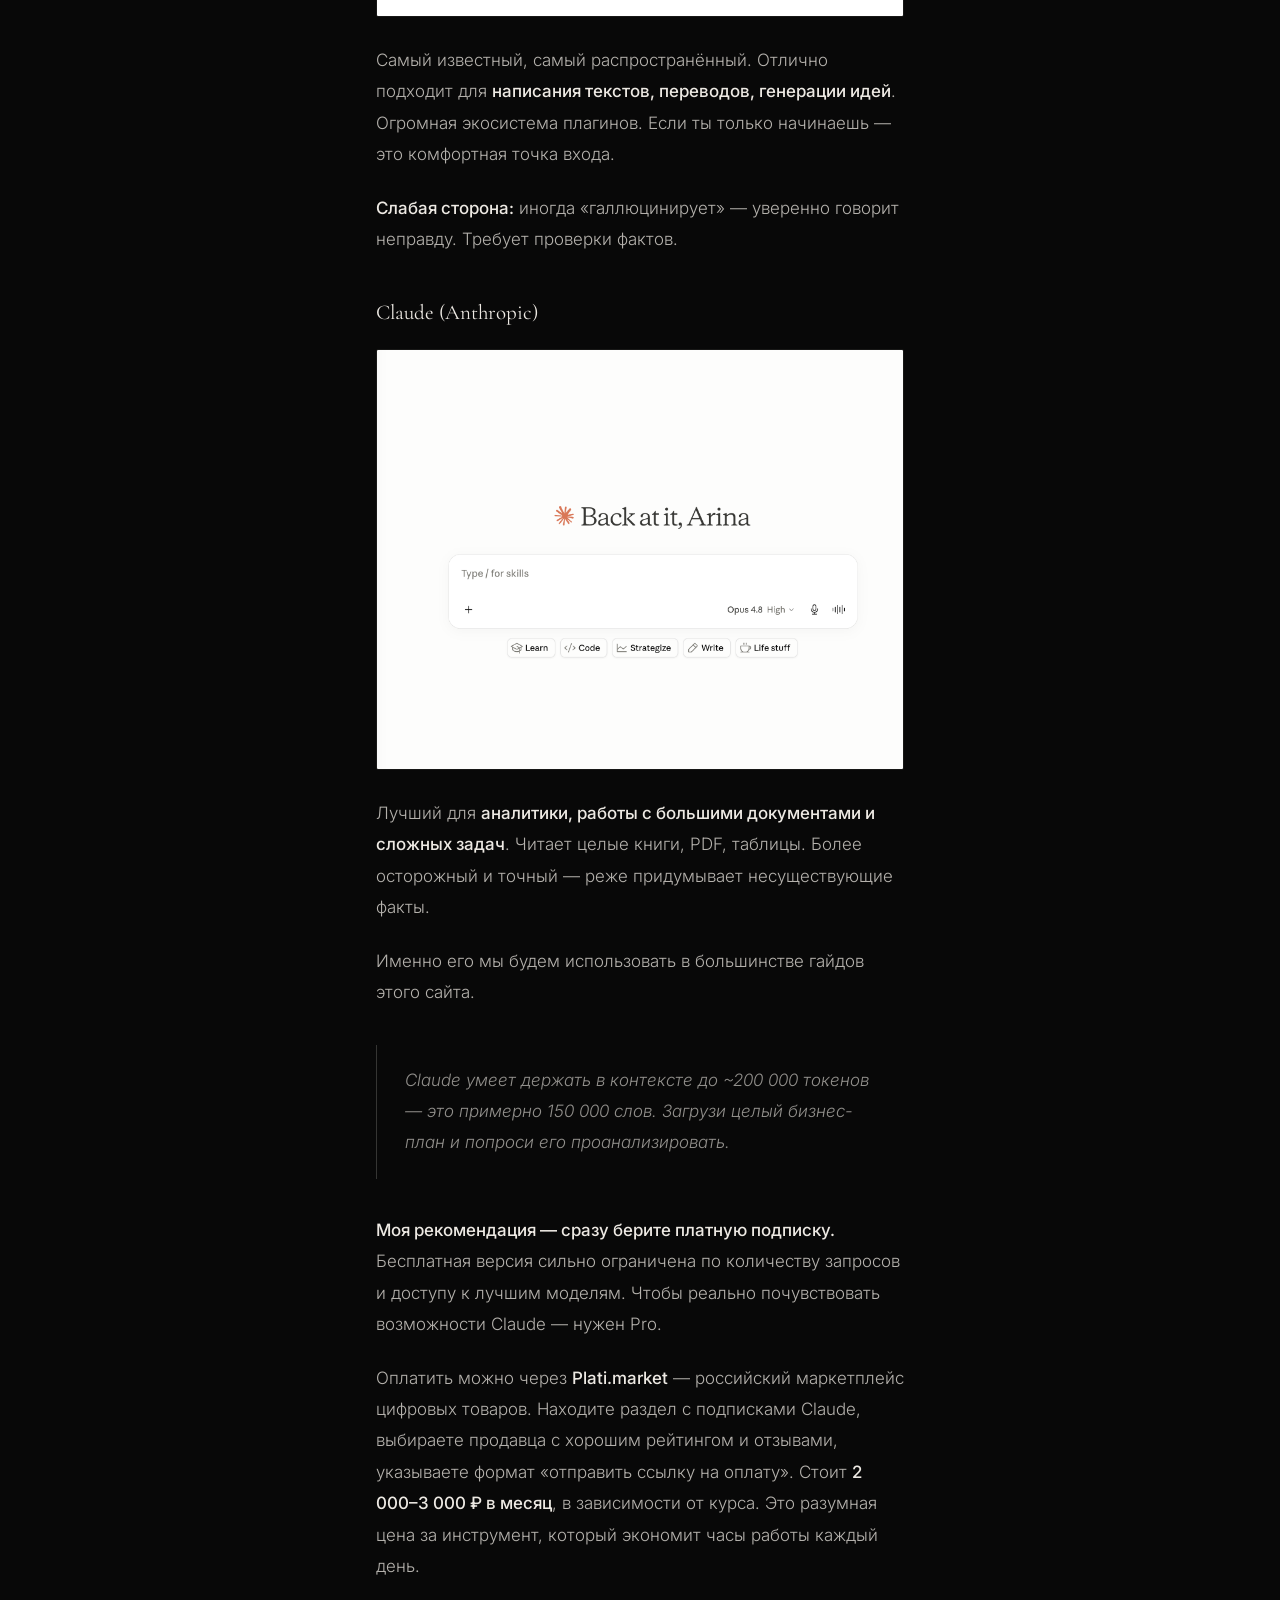
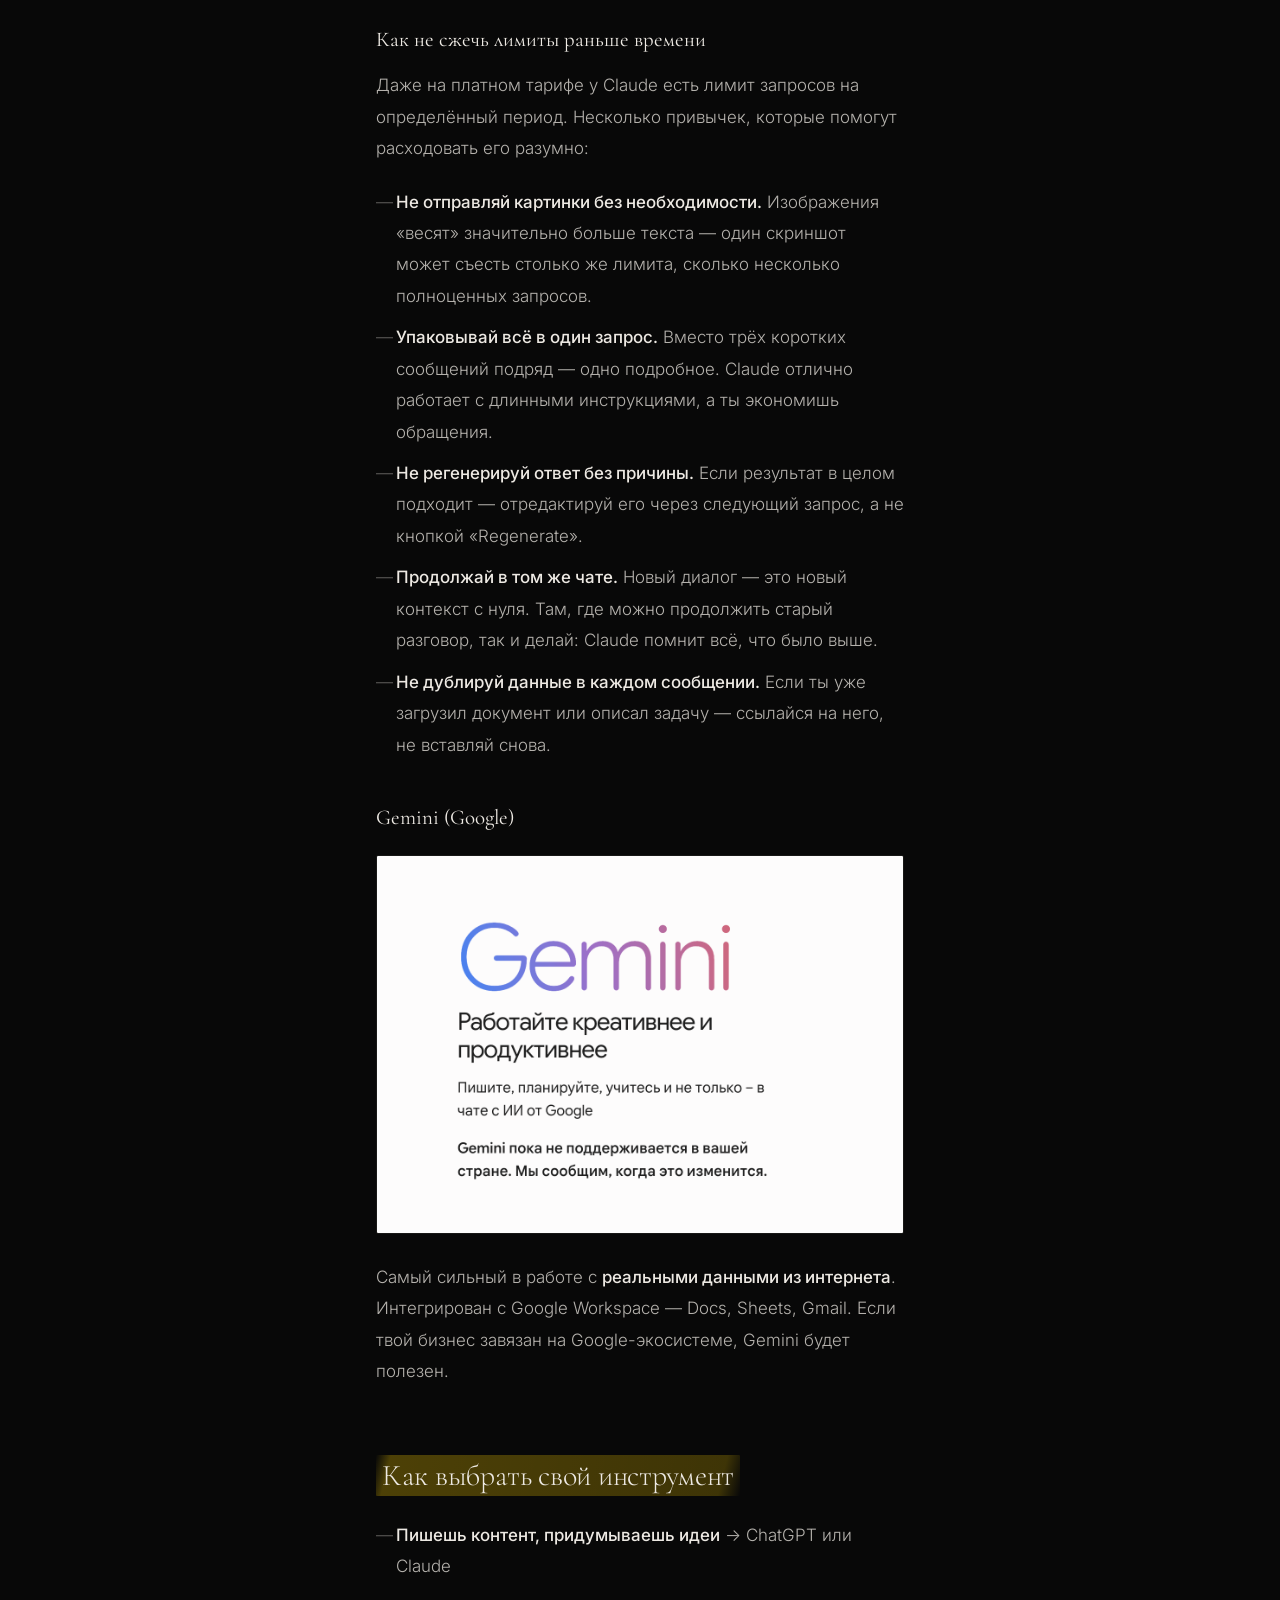
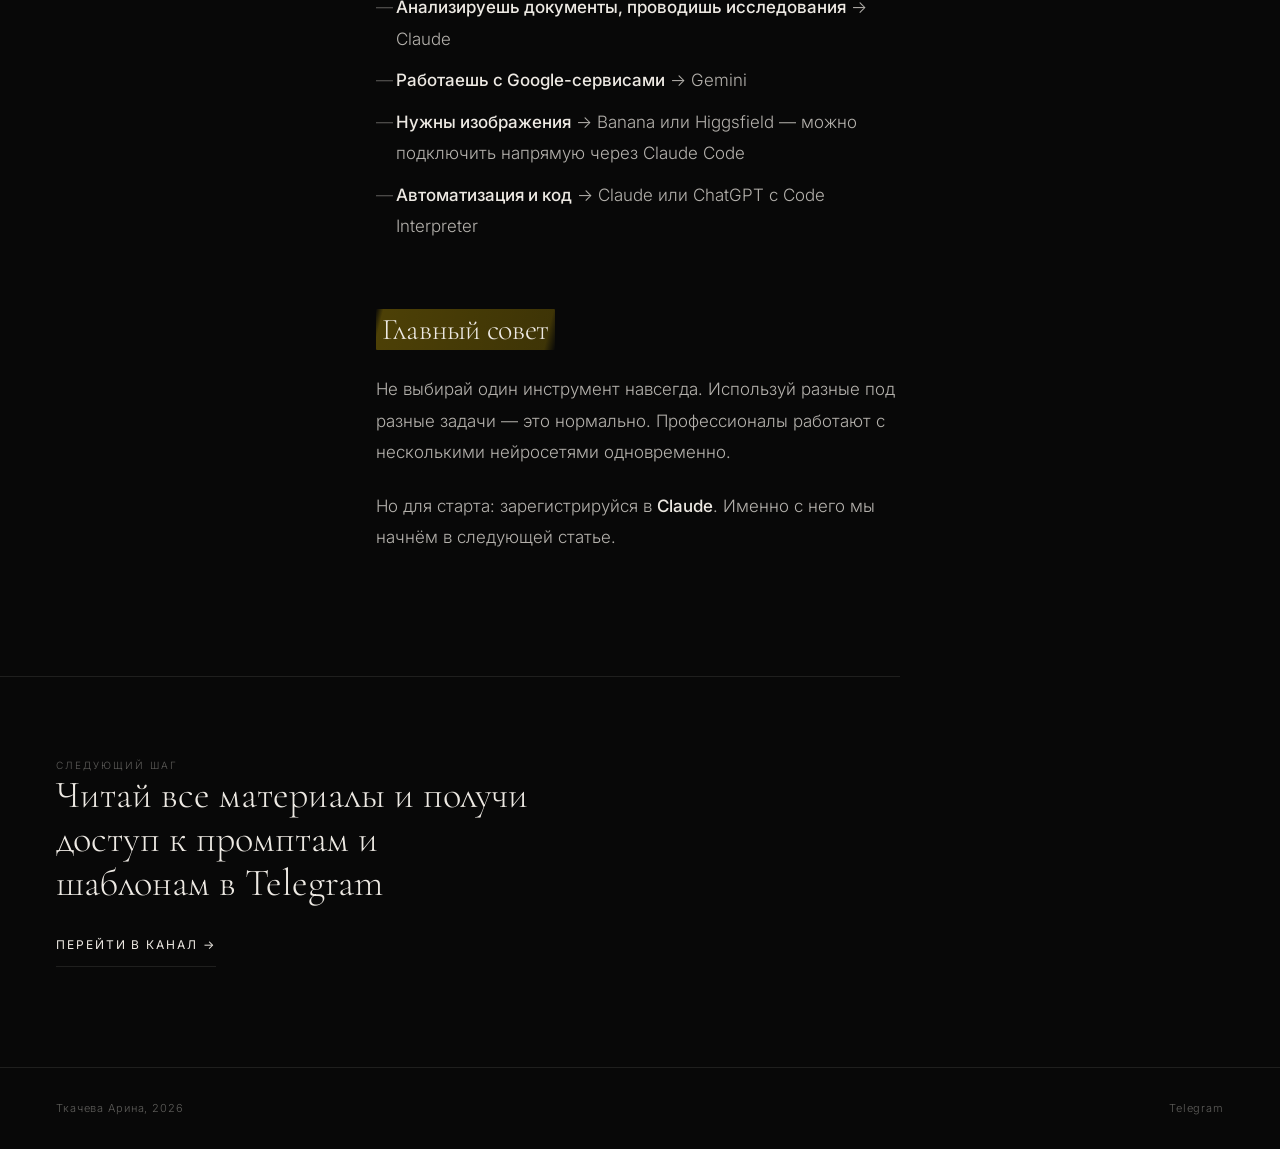
==== commit b42a93a0: "Жёлтые выделения: глобальный mark, все h2 заголовки в статьях" ====
--- a/article1.html
+++ b/article1.html
@@ -46,7 +46,7 @@
 
     <p>В 2024 году появилось столько нейросетей, что голова идёт кругом. Все они делают «примерно одно и то же», но на деле — совершенно разные инструменты для разных задач. Разберёмся раз и навсегда.</p>
 
-    <h2>Большая тройка</h2>
+    <h2><mark>Большая тройка</mark></h2>
 
     <p>На сегодня рынок делят три ключевых игрока. Каждый со своим характером, сильными сторонами и идеальным сценарием использования.</p>
 
@@ -84,7 +84,7 @@
     <img src="gemini.png" alt="Интерфейс Gemini" class="ai-img" / loading="lazy">
     <p>Самый сильный в работе с <strong>реальными данными из интернета</strong>. Интегрирован с Google Workspace — Docs, Sheets, Gmail. Если твой бизнес завязан на Google-экосистеме, Gemini будет полезен.</p>
 
-    <h2>Как выбрать свой инструмент</h2>
+    <h2><mark>Как выбрать свой инструмент</mark></h2>
 
     <ul>
       <li><strong>Пишешь контент, придумываешь идеи</strong> → ChatGPT или Claude</li>
@@ -94,7 +94,7 @@
       <li><strong>Автоматизация и код</strong> → Claude или ChatGPT с Code Interpreter</li>
     </ul>
 
-    <h2>Главный совет</h2>
+    <h2><mark>Главный совет</mark></h2>
 
     <p>Не выбирай один инструмент навсегда. Используй разные под разные задачи — это нормально. Профессионалы работают с несколькими нейросетями одновременно.</p>
 
--- a/styles.css
+++ b/styles.css
@@ -11,6 +11,19 @@
 }
 
 html { scroll-behavior: smooth; }
+
+mark {
+  background: linear-gradient(104deg,
+    rgba(255,210,0,0) 0%,
+    rgba(255,210,0,0.28) 4%,
+    rgba(255,210,0,0.22) 94%,
+    rgba(255,210,0,0) 100%);
+  color: inherit;
+  padding: 2px 6px;
+  border-radius: 1px;
+  -webkit-box-decoration-break: clone;
+  box-decoration-break: clone;
+}
 
 ::selection {
   background: rgba(237,233,227,0.2);
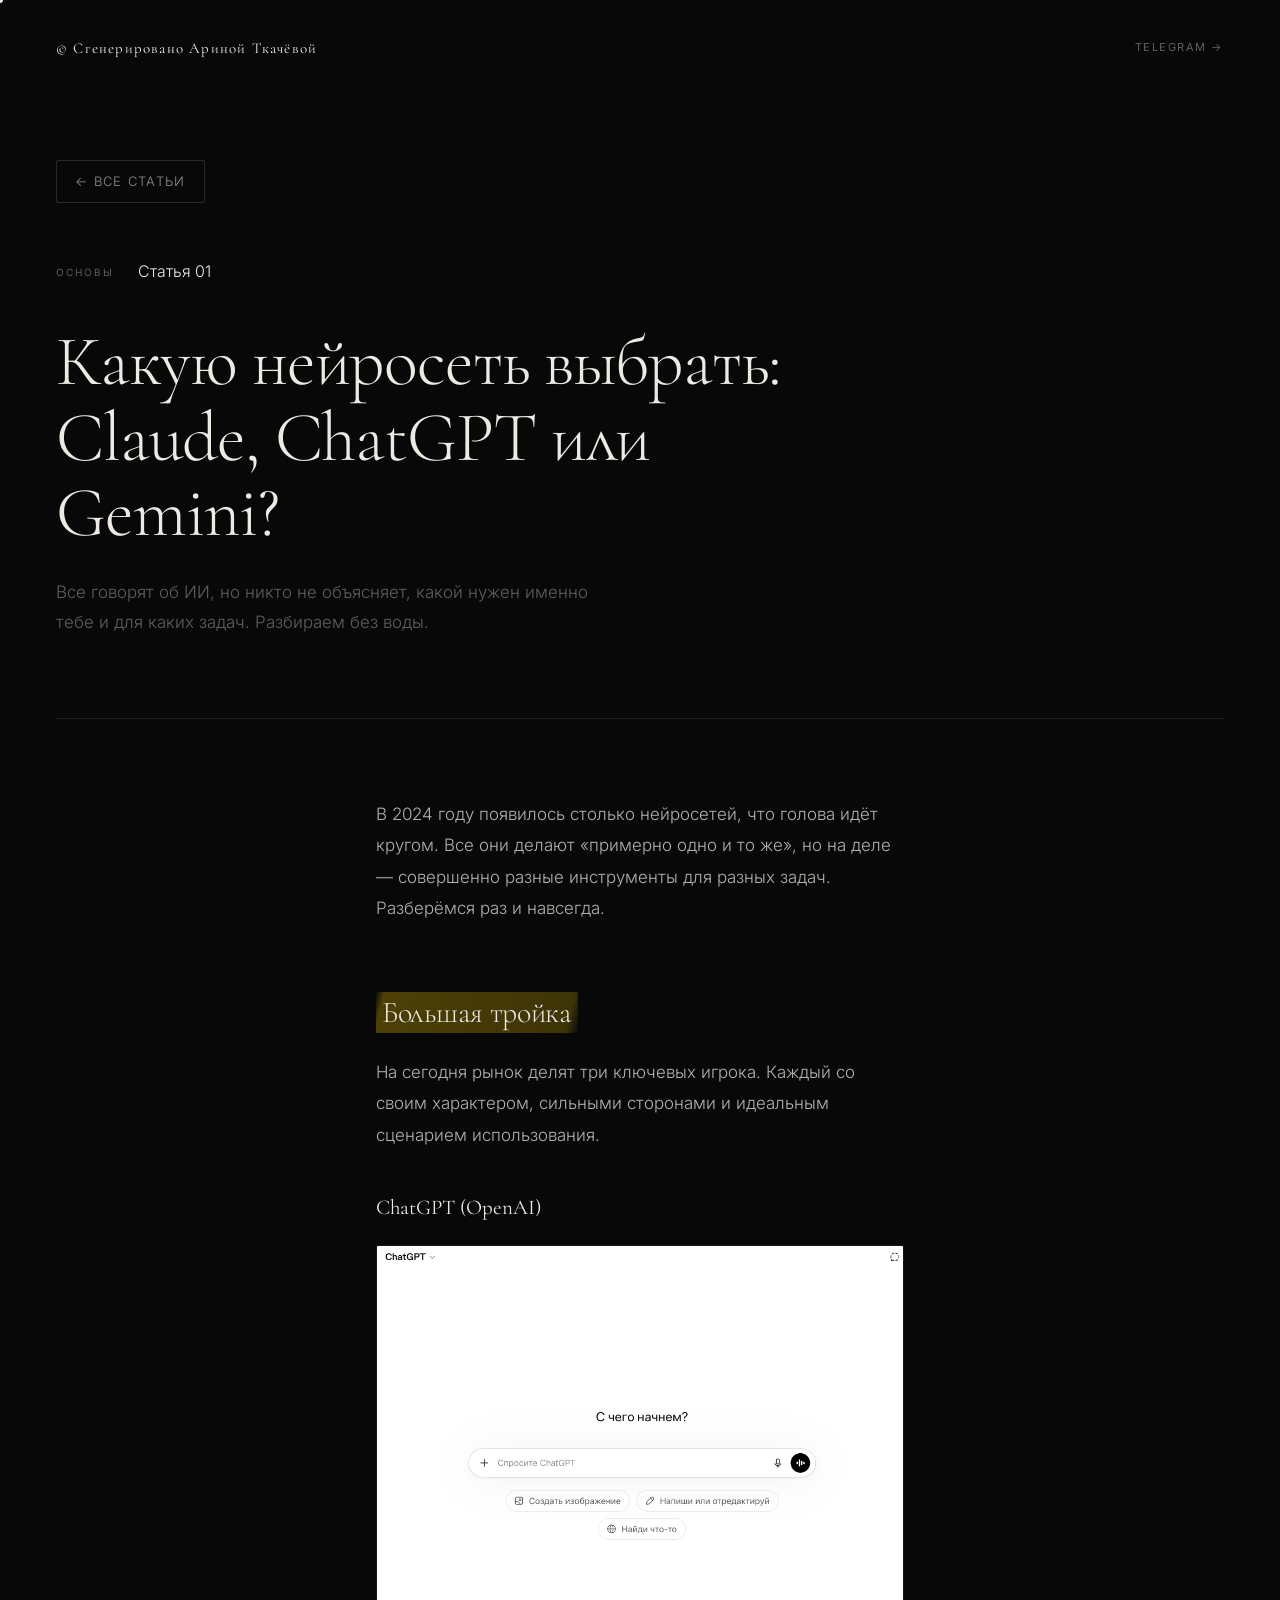
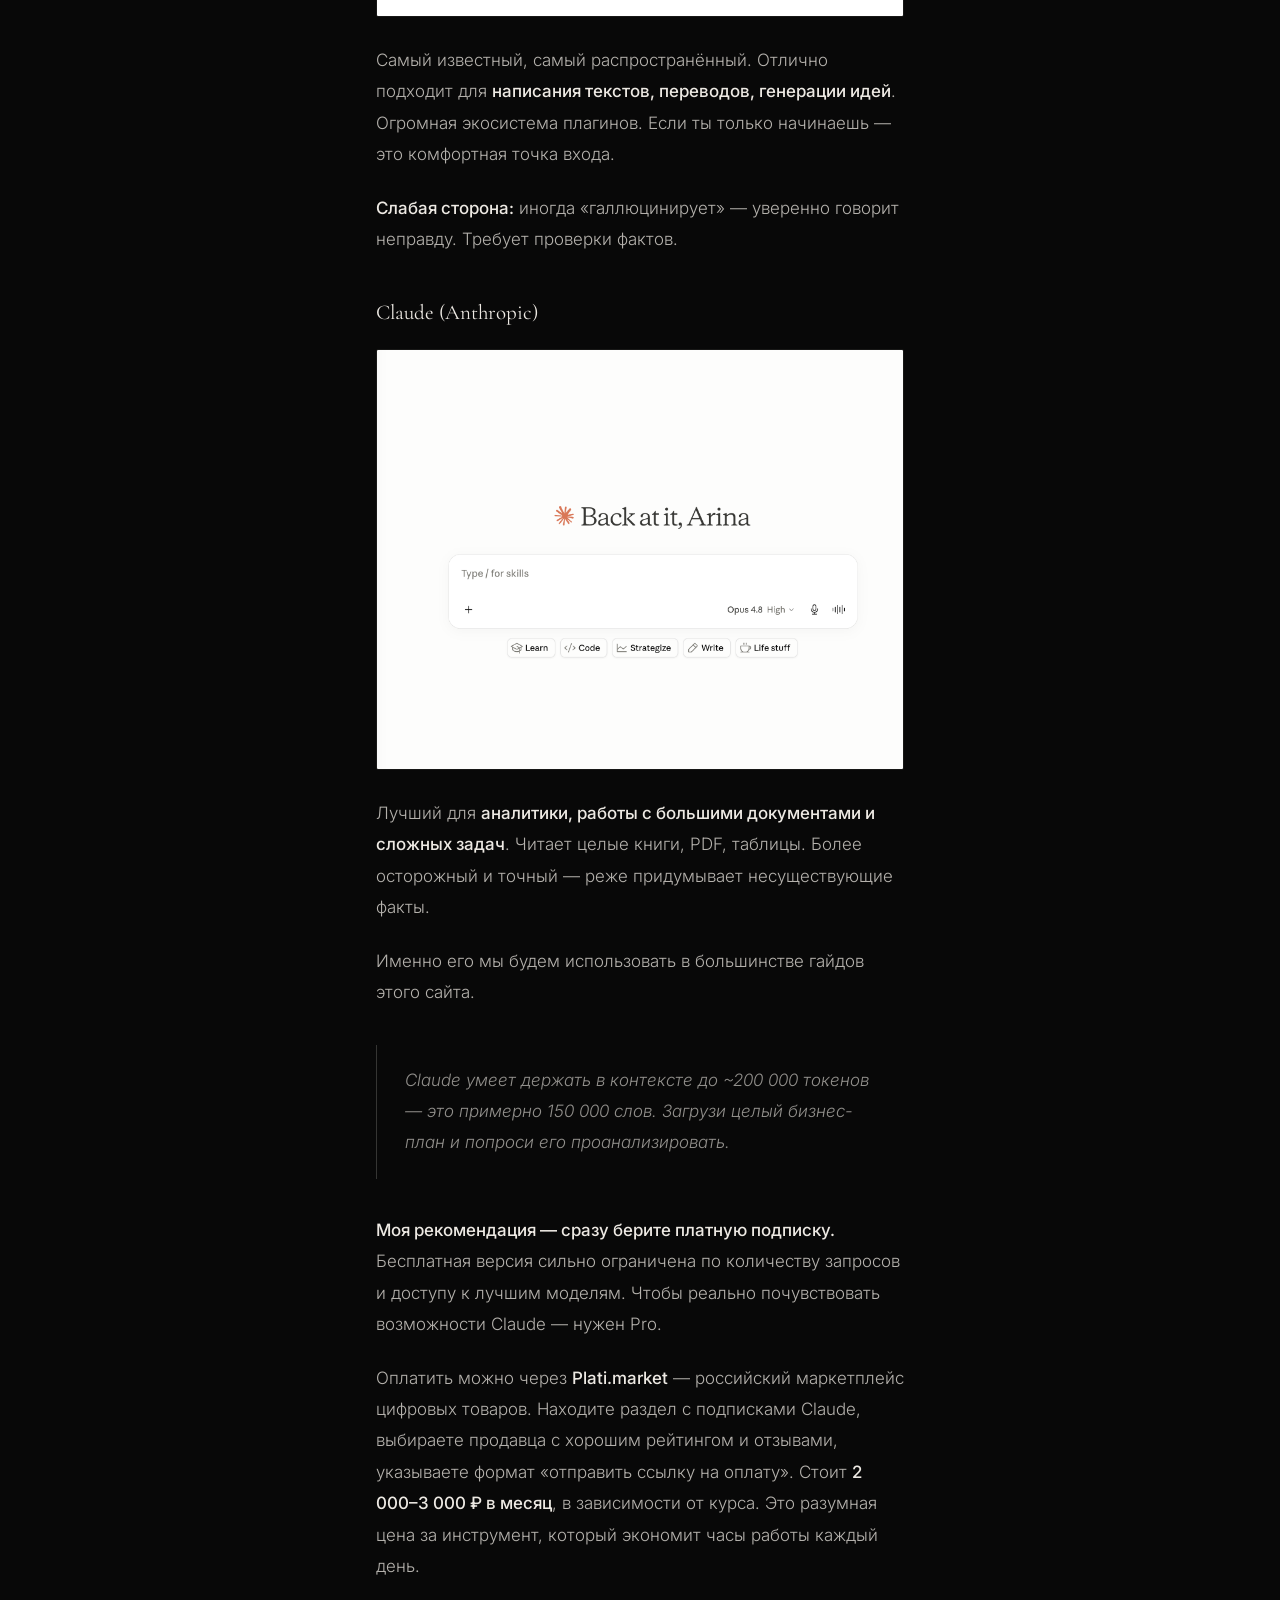
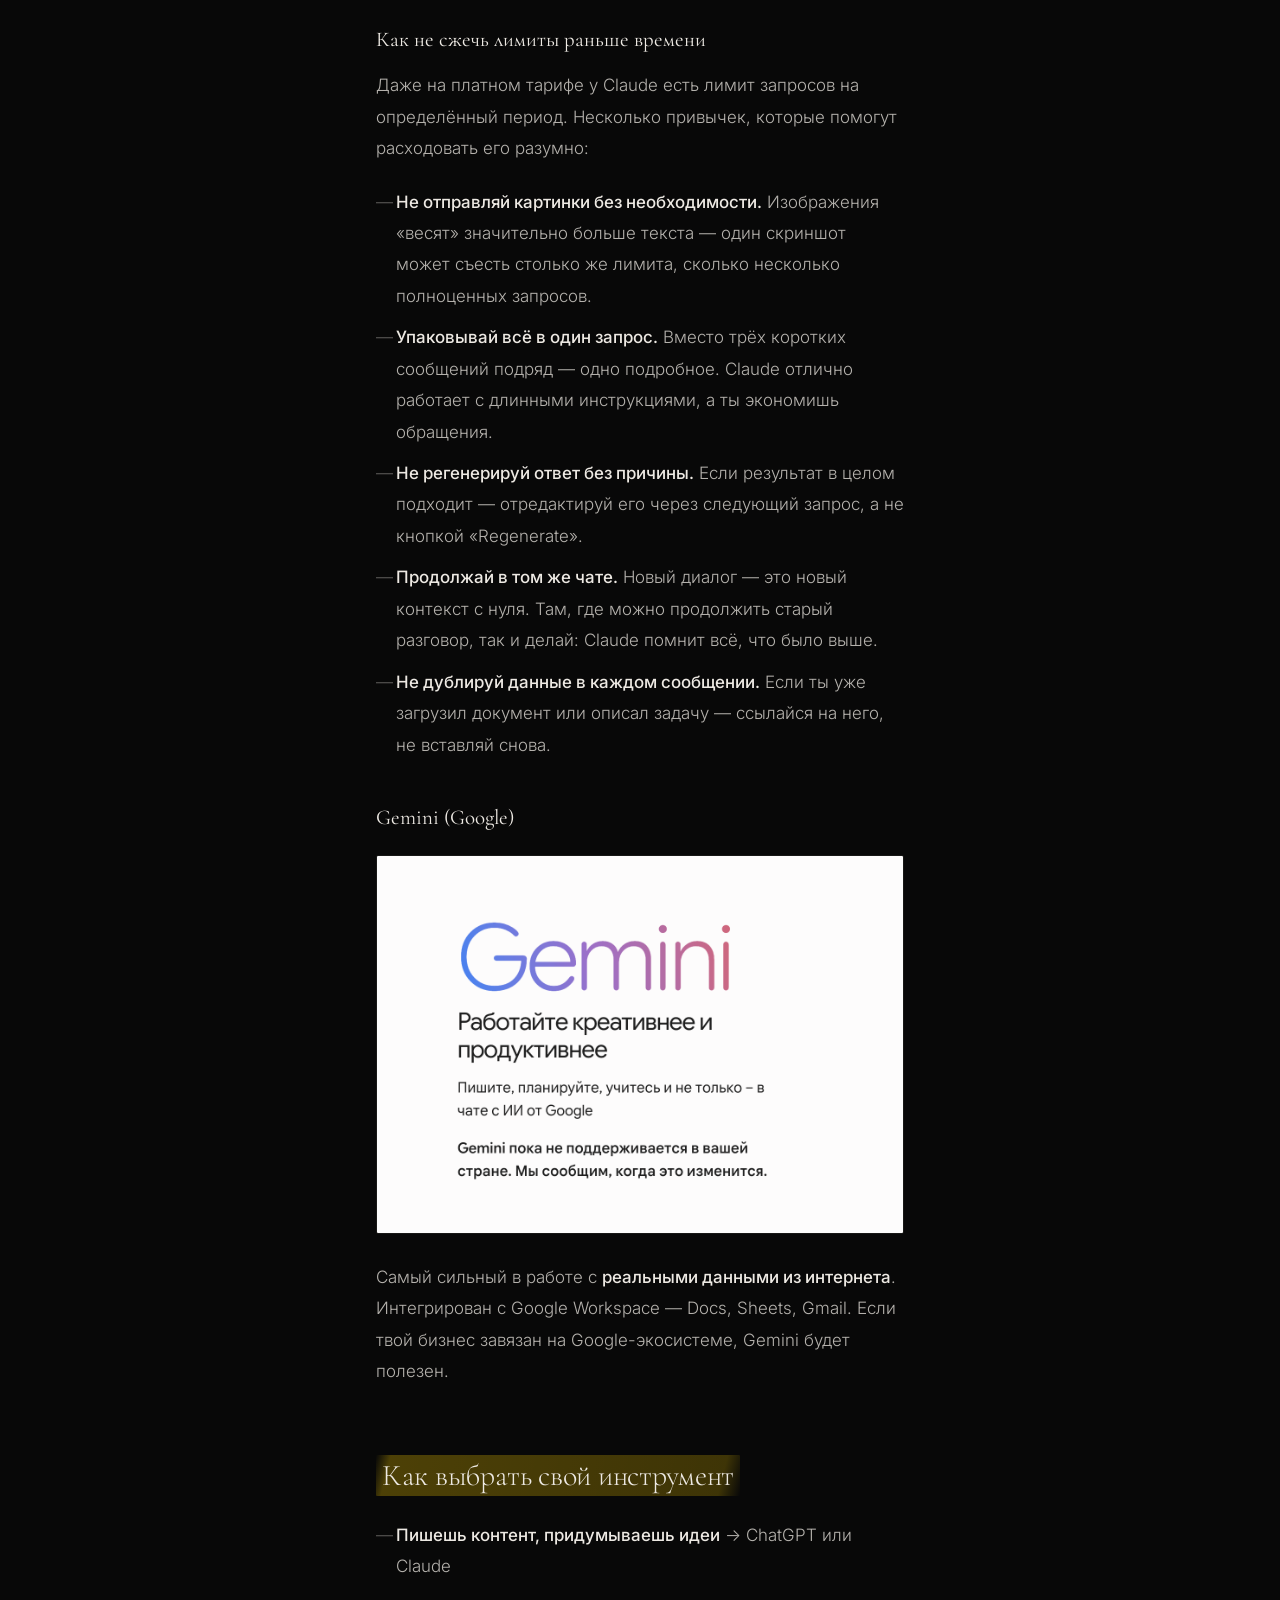
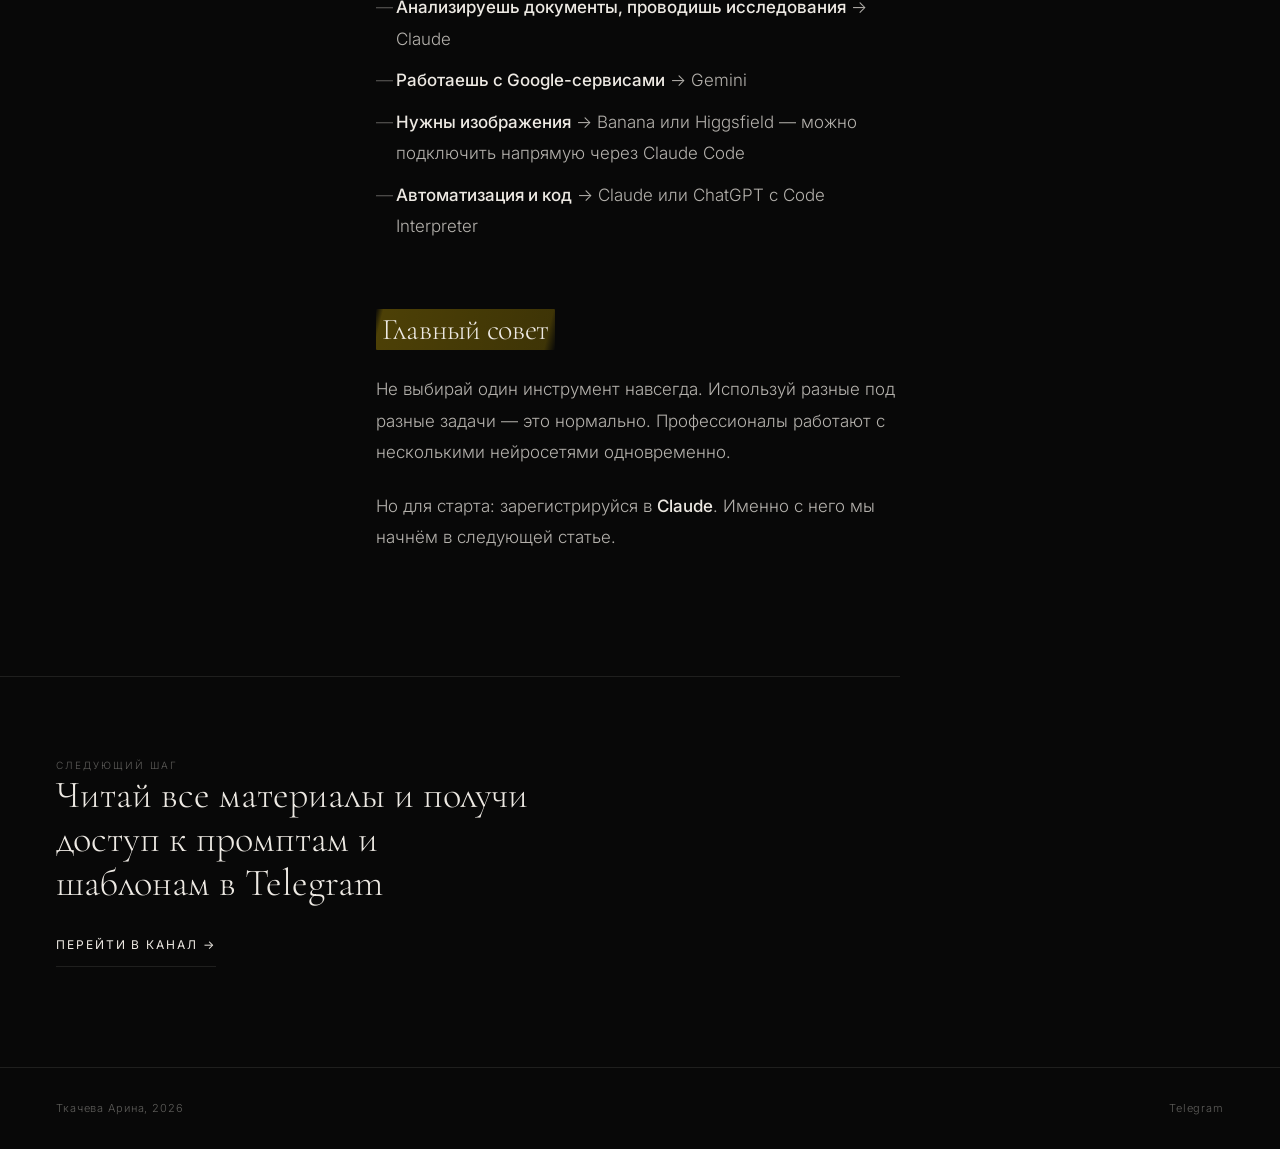
==== commit 28079db9: "Убрать выделение с навбара" ====
--- a/article1.html
+++ b/article1.html
@@ -24,7 +24,7 @@
 
   <!-- NAV -->
   <nav class="nav">
-    <a href="index.html" class="nav-logo"><mark class="nav-mark">&copy; Сгенерировано Ариной Ткачёвой</mark></a>
+    <a href="index.html" class="nav-logo">&copy; Сгенерировано Ариной Ткачёвой</a>
     <a href="https://t.me/arnt_ai" target="_blank" class="btn-tg">Telegram →</a>
   </nav>
 
--- a/styles.css
+++ b/styles.css
@@ -75,18 +75,6 @@
   mix-blend-mode: normal;
 }
 
-.nav-mark {
-  background: linear-gradient(104deg,
-    rgba(255,210,0,0) 0%,
-    rgba(255,210,0,0.28) 4%,
-    rgba(255,210,0,0.22) 94%,
-    rgba(255,210,0,0) 100%);
-  color: inherit;
-  padding: 2px 6px;
-  border-radius: 1px;
-  -webkit-box-decoration-break: clone;
-  box-decoration-break: clone;
-}
 
 .nav-logo {
   font-family: var(--serif);
